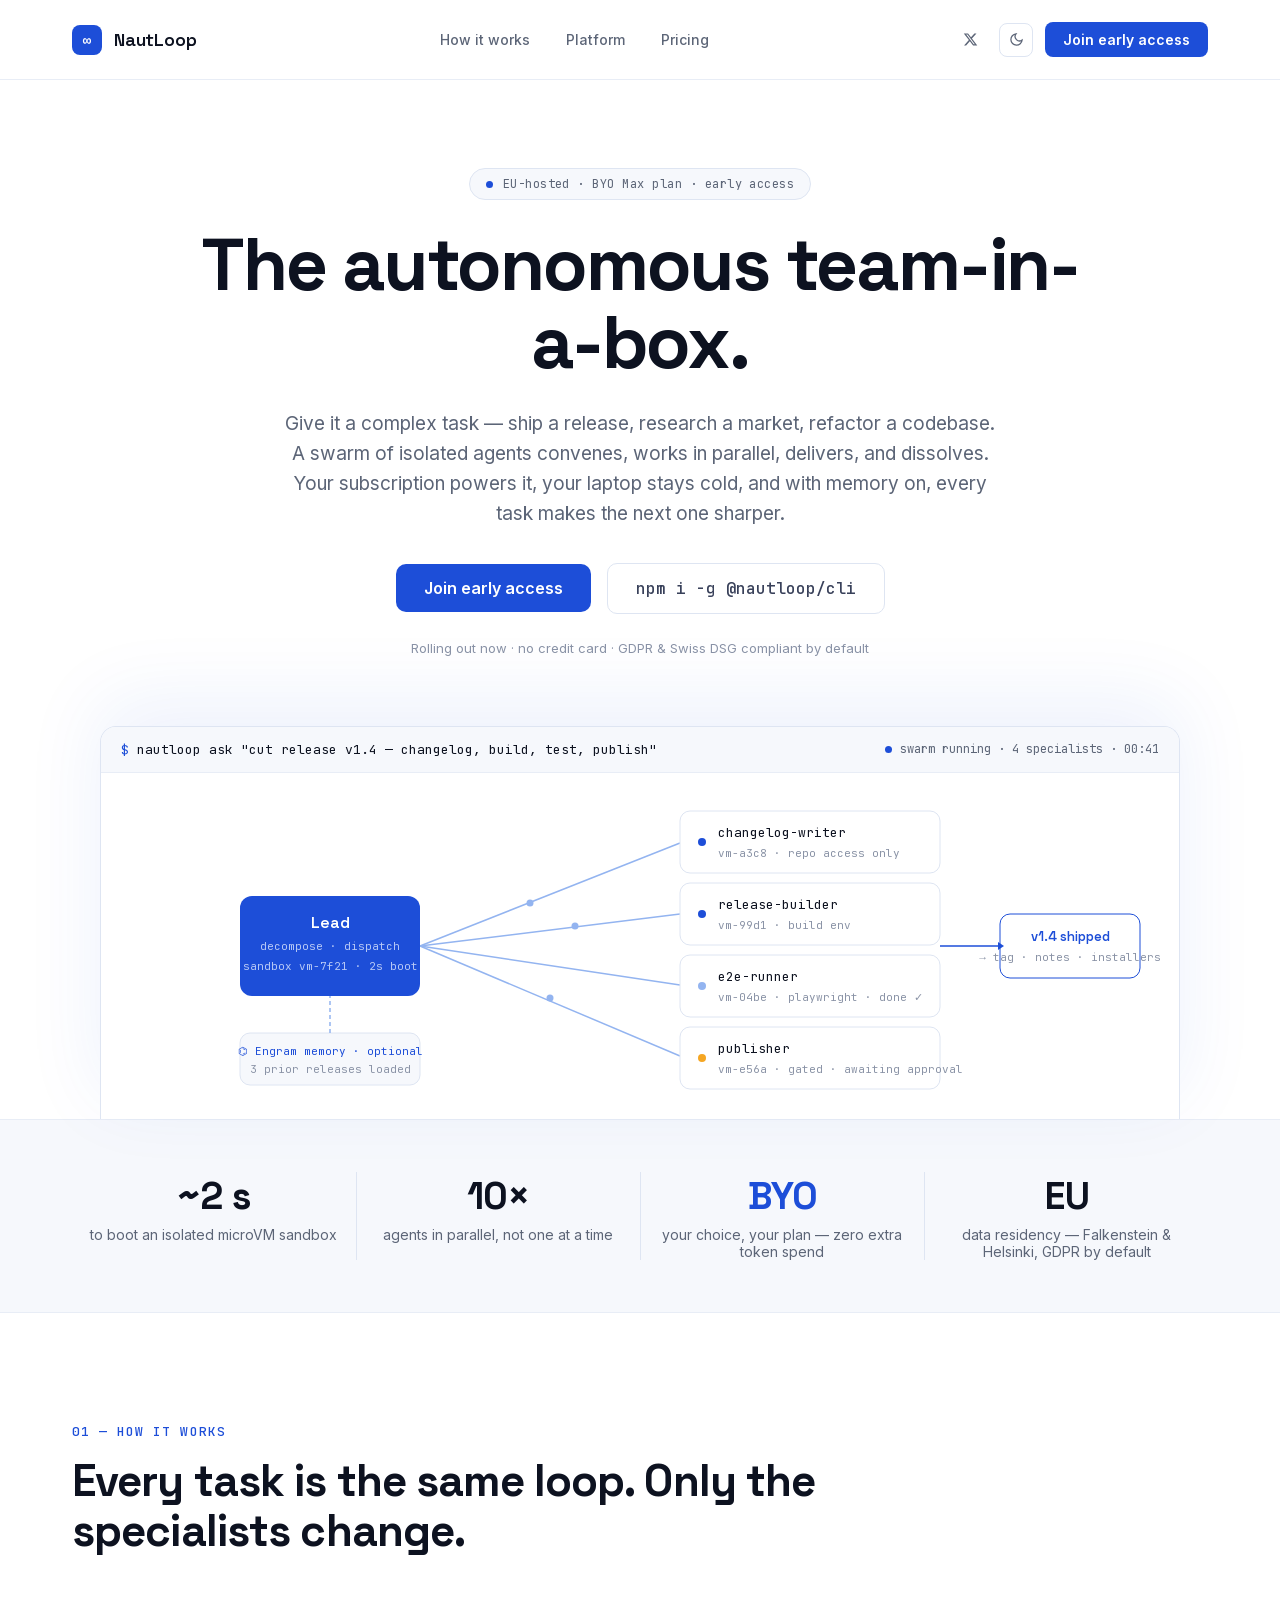
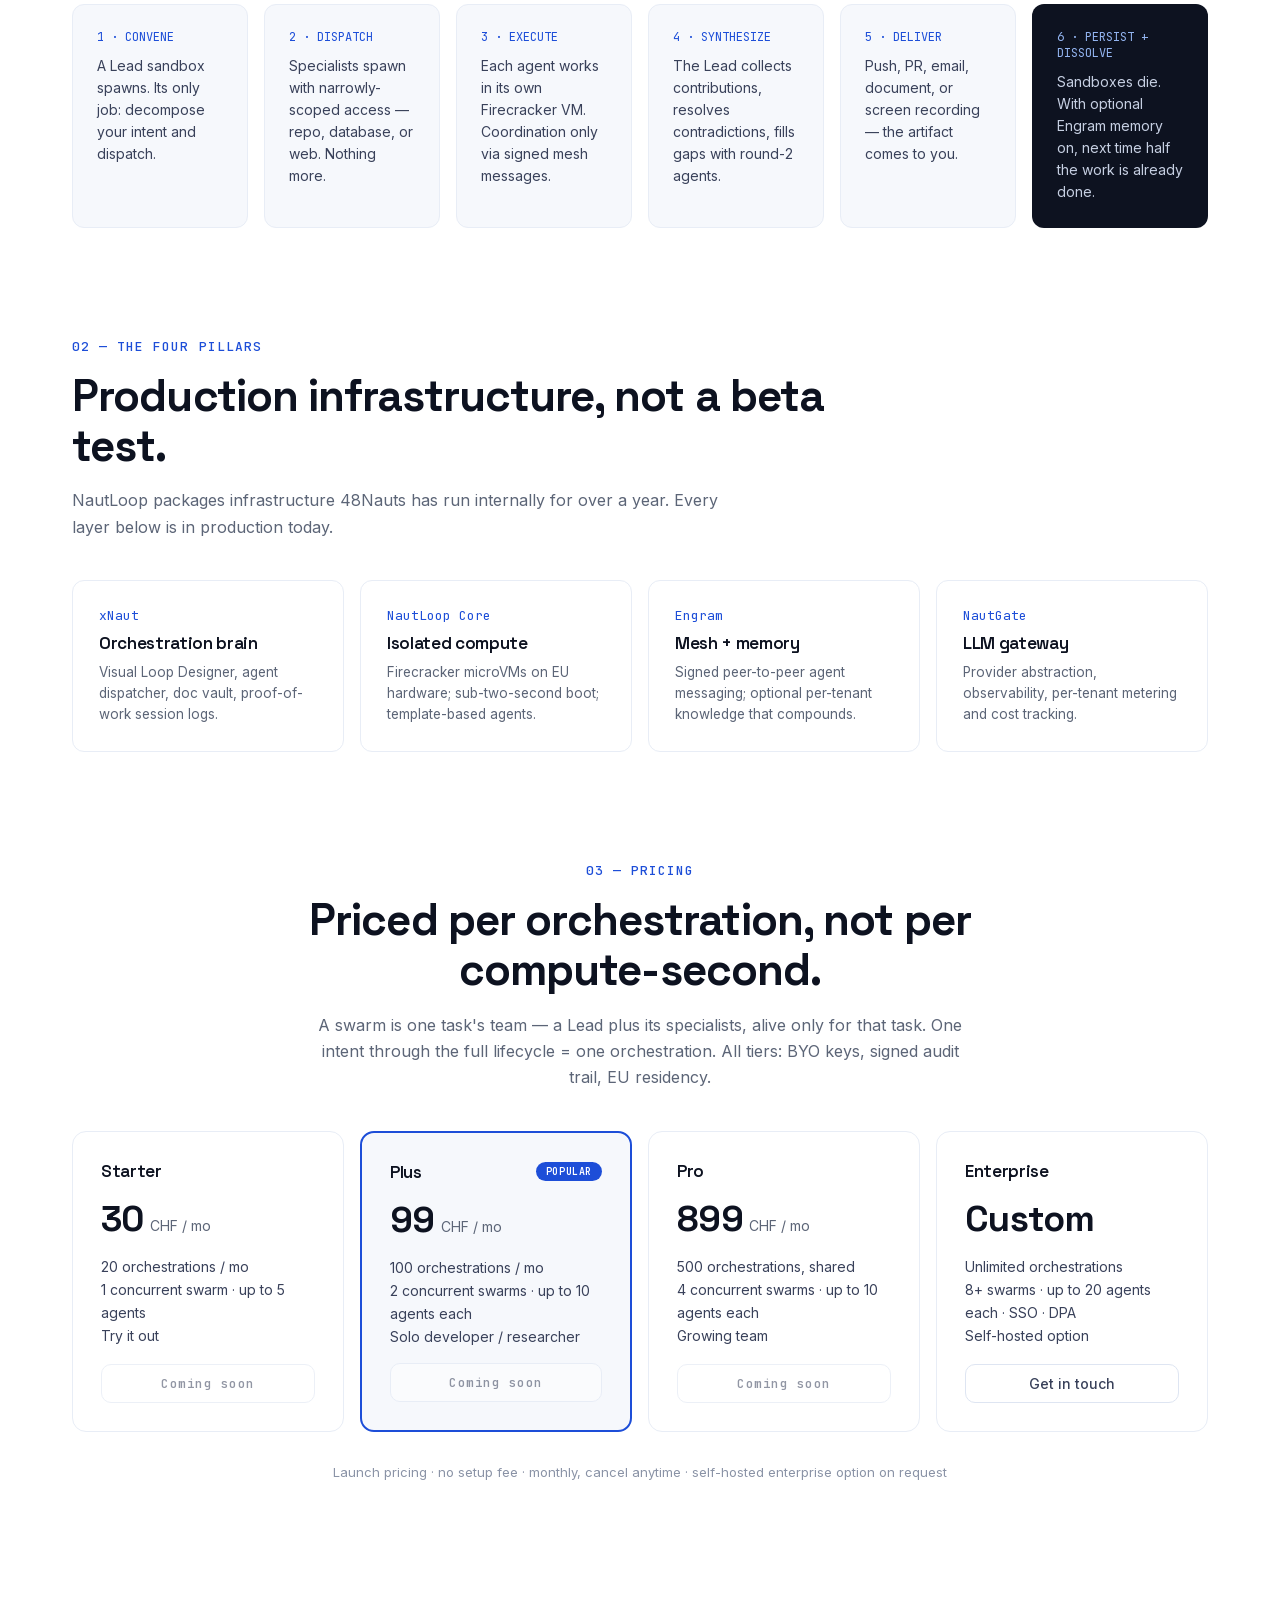
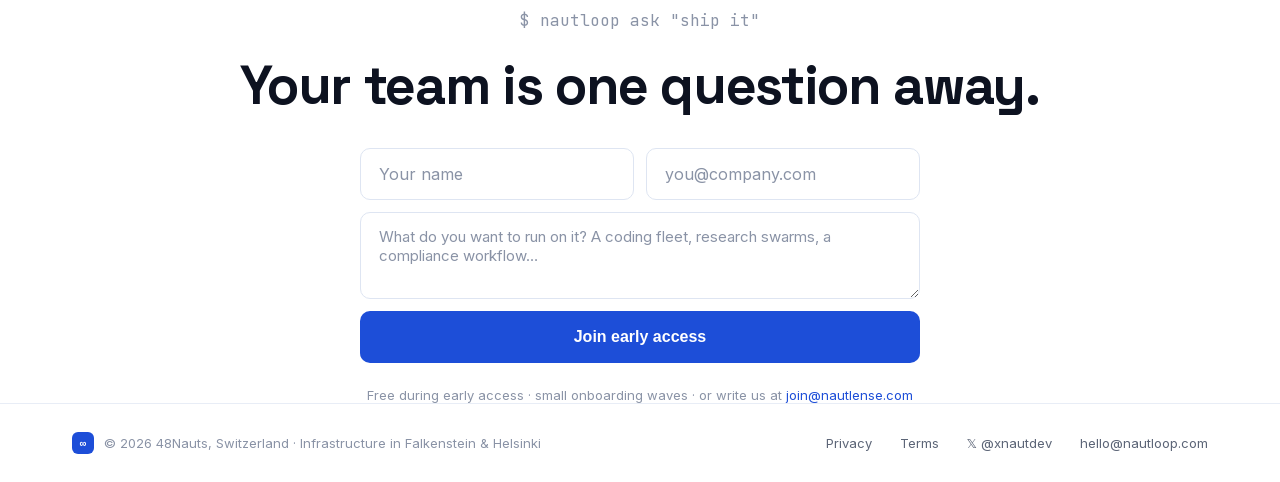
==== index.html @ b5af9be6 "feat: pricing v2 (Starter 30 / Plus 99 / Pro 899 / Enterprise custom), Coming-soon tier CTAs, worker" ====
<!doctype html>
<html lang="en">
<head>
  <meta charset="utf-8">
  <meta name="viewport" content="width=device-width, initial-scale=1">
  <title>NautLoop — The autonomous team-in-a-box</title>
  <meta name="description" content="Give NautLoop a complex task — ship a release, research a market, refactor a codebase. A swarm of isolated agents convenes in EU-hosted microVMs, works in parallel, delivers, and dissolves. BYO Max plan.">
  <link rel="canonical" href="https://nautloop.com/">
  <meta property="og:type" content="website">
  <meta property="og:site_name" content="NautLoop">
  <meta property="og:title" content="NautLoop — The autonomous team-in-a-box">
  <meta property="og:description" content="Swarms of isolated AI agents in EU-hosted microVMs. Your subscription powers it. Your laptop stays cold.">
  <meta property="og:url" content="https://nautloop.com/">
  <meta property="og:image" content="https://nautloop.com/assets/og.png">
  <meta property="og:image:width" content="1200">
  <meta property="og:image:height" content="630">
  <meta name="twitter:card" content="summary_large_image">
  <meta name="twitter:site" content="@xnautdev">
  <meta name="twitter:title" content="NautLoop — The autonomous team-in-a-box">
  <meta name="twitter:description" content="Swarms of isolated AI agents in EU-hosted microVMs. BYO Max plan. EU data residency.">
  <meta name="twitter:image" content="https://nautloop.com/assets/og.png">
  <link rel="icon" href="favicon.svg" type="image/svg+xml">
  <link rel="stylesheet" href="css/style.css?v=5">
  <script defer src="https://wave.21nauts.com/script.js" data-website-id="6d8ce0ae-9b54-4ba2-931f-3f5d54a3eb39"></script>
  <script>
    // Apply saved/system theme before paint to avoid flash
    (function () {
      var t = localStorage.getItem('nl-theme');
      if (!t) t = window.matchMedia('(prefers-color-scheme: dark)').matches ? 'dark' : 'light';
      document.documentElement.setAttribute('data-theme', t);
    })();
  </script>
</head>
<body>

<nav class="nav">
  <a class="logo" href="/">
    <span class="logo-mark">∞</span>
    <span class="logo-name">NautLoop</span>
  </a>
  <div class="nav-links">
    <a href="#how">How it works</a>
    <a href="#pillars">Platform</a>
    <a href="#pricing">Pricing</a>
  </div>
  <div class="nav-actions">
    <a class="icon-btn" href="https://x.com/xnautdev" aria-label="NautLoop on X">
      <svg width="15" height="15" viewBox="0 0 24 24" fill="currentColor"><path d="M18.244 2.25h3.308l-7.227 8.26 8.502 11.24H16.17l-5.214-6.817L4.99 21.75H1.68l7.73-8.835L1.254 2.25H8.08l4.713 6.231zm-1.161 17.52h1.833L7.084 4.126H5.117z"/></svg>
    </a>
    <button class="icon-btn theme-toggle" aria-label="Toggle theme">
      <svg class="ic-moon" width="15" height="15" viewBox="0 0 24 24" fill="none" stroke="currentColor" stroke-width="2" stroke-linecap="round"><path d="M21 12.79A9 9 0 1 1 11.21 3 7 7 0 0 0 21 12.79z"/></svg>
      <svg class="ic-sun" width="15" height="15" viewBox="0 0 24 24" fill="none" stroke="currentColor" stroke-width="2" stroke-linecap="round"><circle cx="12" cy="12" r="4"/><path d="M12 2v2M12 20v2M4.93 4.93l1.41 1.41M17.66 17.66l1.41 1.41M2 12h2M20 12h2M4.93 19.07l1.41-1.41M17.66 6.34l1.41-1.41"/></svg>
    </button>
    <a class="btn btn-primary btn-sm" href="#join">Join early access</a>
  </div>
</nav>

<header class="hero">
  <div class="pill mono"><span class="dot"></span>EU-hosted · BYO Max plan · early access</div>
  <h1>The autonomous team-in-a-box.</h1>
  <p class="sub">Give it a complex task — ship a release, research a market, refactor a codebase. A swarm of isolated agents convenes, works in parallel, delivers, and dissolves. Your subscription powers it, your laptop stays cold, and with memory on, every task makes the next one sharper.</p>
  <div class="cta-row">
    <a class="btn btn-primary" href="#join">Join early access</a>
    <span class="btn btn-ghost mono">npm i -g @nautloop/cli</span>
  </div>
  <p class="footnote">Rolling out now · no credit card · GDPR &amp; Swiss DSG compliant by default</p>

  <div class="swarm">
    <div class="swarm-head">
      <span class="mono cmd"><b>$</b> nautloop ask "cut release v1.4 — changelog, build, test, publish"</span>
      <span class="mono status"><span class="dot"></span>swarm running · 4 specialists · 00:41</span>
    </div>
    <div class="swarm-canvas">
      <svg width="1040" height="330" viewBox="0 0 1040 330" fill="none">
        <g stroke="var(--mesh)" stroke-width="1.5">
          <path d="M300 165 L560 62"/><path d="M300 165 L560 133"/>
          <path d="M300 165 L560 204"/><path d="M300 165 L560 275"/>
        </g>
        <g fill="var(--mesh-dot)">
          <circle cx="410" cy="122" r="3.5"/><circle cx="455" cy="145" r="3.5"/><circle cx="430" cy="217" r="3.5"/>
        </g>
        <rect x="120" y="115" width="180" height="100" rx="12" fill="var(--accent-strong)"/>
        <text x="210" y="147" fill="#FFFFFF" class="sg" font-size="16" font-weight="600" text-anchor="middle">Lead</text>
        <text x="210" y="169" fill="var(--on-accent-dim)" class="jb" font-size="11" text-anchor="middle">decompose · dispatch</text>
        <text x="210" y="189" fill="var(--on-accent-dim)" class="jb" font-size="11" text-anchor="middle">sandbox vm-7f21 · 2s boot</text>
        <g class="jb" font-size="11">
          <rect x="560" y="30" width="260" height="62" rx="10" fill="var(--card)" stroke="var(--border)"/>
          <circle cx="582" cy="61" r="4" fill="var(--accent-text)"/>
          <text x="598" y="56" fill="var(--ink)" font-size="13">changelog-writer</text>
          <text x="598" y="76" fill="var(--faint)">vm-a3c8 · repo access only</text>
          <rect x="560" y="102" width="260" height="62" rx="10" fill="var(--card)" stroke="var(--border)"/>
          <circle cx="582" cy="133" r="4" fill="var(--accent-text)"/>
          <text x="598" y="128" fill="var(--ink)" font-size="13">release-builder</text>
          <text x="598" y="148" fill="var(--faint)">vm-99d1 · build env</text>
          <rect x="560" y="174" width="260" height="62" rx="10" fill="var(--card)" stroke="var(--border)"/>
          <circle cx="582" cy="205" r="4" fill="var(--mesh)"/>
          <text x="598" y="200" fill="var(--ink)" font-size="13">e2e-runner</text>
          <text x="598" y="220" fill="var(--faint)">vm-04be · playwright · done ✓</text>
          <rect x="560" y="246" width="260" height="62" rx="10" fill="var(--card)" stroke="var(--border)"/>
          <circle cx="582" cy="277" r="4" fill="#F5A623"/>
          <text x="598" y="272" fill="var(--ink)" font-size="13">publisher</text>
          <text x="598" y="292" fill="var(--faint)">vm-e56a · gated · awaiting approval</text>
        </g>
        <rect x="120" y="252" width="180" height="52" rx="10" fill="var(--tint)" stroke="var(--border)"/>
        <text x="210" y="274" fill="var(--accent-text)" class="jb" font-size="11" text-anchor="middle">⌬ Engram memory · optional</text>
        <text x="210" y="292" fill="var(--faint)" class="jb" font-size="11" text-anchor="middle">3 prior releases loaded</text>
        <path d="M210 252 L210 215" stroke="var(--mesh)" stroke-width="1.5" stroke-dasharray="4 3"/>
        <rect x="880" y="133" width="140" height="64" rx="10" fill="var(--card)" stroke="var(--accent-strong)"/>
        <text x="950" y="160" fill="var(--accent-text)" class="sg" font-size="13" font-weight="600" text-anchor="middle">v1.4 shipped</text>
        <text x="950" y="180" fill="var(--faint)" class="jb" font-size="11" text-anchor="middle">→ tag · notes · installers</text>
        <path d="M820 165 L878 165" stroke="var(--accent-strong)" stroke-width="1.5"/>
        <polygon points="878,161 878,169 884,165" fill="var(--accent-strong)"/>
      </svg>
    </div>
  </div>
</header>

<section class="stats">
  <div class="stat"><b>~2 s</b><span>to boot an isolated microVM sandbox</span></div>
  <div class="stat"><b>10×</b><span>agents in parallel, not one at a time</span></div>
  <div class="stat"><b class="accent">BYO</b><span>your choice, your plan — zero extra token spend</span></div>
  <div class="stat"><b>EU</b><span>data residency — Falkenstein &amp; Helsinki, GDPR by default</span></div>
</section>

<section class="section" id="how">
  <p class="kicker mono">01 — HOW IT WORKS</p>
  <h2>Every task is the same loop. Only the specialists change.</h2>
  <div class="steps">
    <div class="step"><span class="mono sl">1 · CONVENE</span><p>A Lead sandbox spawns. Its only job: decompose your intent and dispatch.</p></div>
    <div class="step"><span class="mono sl">2 · DISPATCH</span><p>Specialists spawn with narrowly-scoped access — repo, database, or web. Nothing more.</p></div>
    <div class="step"><span class="mono sl">3 · EXECUTE</span><p>Each agent works in its own Firecracker VM. Coordination only via signed mesh messages.</p></div>
    <div class="step"><span class="mono sl">4 · SYNTHESIZE</span><p>The Lead collects contributions, resolves contradictions, fills gaps with round-2 agents.</p></div>
    <div class="step"><span class="mono sl">5 · DELIVER</span><p>Push, PR, email, document, or screen recording — the artifact comes to you.</p></div>
    <div class="step step-dark"><span class="mono sl">6 · PERSIST + DISSOLVE</span><p>Sandboxes die. With optional Engram memory on, next time half the work is already done.</p></div>
  </div>
</section>

<section class="section" id="pillars">
  <p class="kicker mono">02 — THE FOUR PILLARS</p>
  <h2>Production infrastructure, not a beta test.</h2>
  <p class="lead">NautLoop packages infrastructure 48Nauts has run internally for over a year. Every layer below is in production today.</p>
  <div class="pillars">
    <div class="pillar"><span class="mono pn">xNaut</span><h3>Orchestration brain</h3><p>Visual Loop Designer, agent dispatcher, doc vault, proof-of-work session logs.</p></div>
    <div class="pillar"><span class="mono pn">NautLoop Core</span><h3>Isolated compute</h3><p>Firecracker microVMs on EU hardware; sub-two-second boot; template-based agents.</p></div>
    <div class="pillar"><span class="mono pn">Engram</span><h3>Mesh + memory</h3><p>Signed peer-to-peer agent messaging; optional per-tenant knowledge that compounds.</p></div>
    <div class="pillar"><span class="mono pn">NautGate</span><h3>LLM gateway</h3><p>Provider abstraction, observability, per-tenant metering and cost tracking.</p></div>
  </div>
</section>

<section class="section pricing" id="pricing">
  <p class="kicker mono">03 — PRICING</p>
  <h2>Priced per orchestration, not per compute-second.</h2>
  <p class="lead center">A swarm is one task's team — a Lead plus its specialists, alive only for that task. One intent through the full lifecycle = one orchestration. All tiers: BYO keys, signed audit trail, EU residency.</p>
  <div class="tiers">
    <div class="tier">
      <h3>Starter</h3>
      <div class="price"><b>30</b><span>CHF / mo</span></div>
      <p>20 orchestrations / mo<br>1 concurrent swarm · up to 5 agents<br>Try it out</p>
      <span class="btn btn-ghost btn-soon">Coming soon</span>
    </div>
    <div class="tier tier-hl">
      <div class="tier-head"><h3>Plus</h3><span class="mono badge-pop">POPULAR</span></div>
      <div class="price"><b>99</b><span>CHF / mo</span></div>
      <p>100 orchestrations / mo<br>2 concurrent swarms · up to 10 agents each<br>Solo developer / researcher</p>
      <span class="btn btn-ghost btn-soon">Coming soon</span>
    </div>
    <div class="tier">
      <h3>Pro</h3>
      <div class="price"><b>899</b><span>CHF / mo</span></div>
      <p>500 orchestrations, shared<br>4 concurrent swarms · up to 10 agents each<br>Growing team</p>
      <span class="btn btn-ghost btn-soon">Coming soon</span>
    </div>
    <div class="tier">
      <h3>Enterprise</h3>
      <div class="price"><b>Custom</b></div>
      <p>Unlimited orchestrations<br>8+ swarms · up to 20 agents each · SSO · DPA<br>Self-hosted option</p>
      <a class="btn btn-ghost" href="mailto:hello@nautloop.com?subject=NautLoop%20Enterprise">Get in touch</a>
    </div>
  </div>
  <p class="fine">Launch pricing · no setup fee · monthly, cancel anytime · self-hosted enterprise option on request</p>
</section>

<section class="section final" id="join">
  <p class="mono dim">$ nautloop ask "ship it"</p>
  <h2>Your team is one question away.</h2>
  <form class="ea-form ea-form-full" id="ea-form">
    <div class="ea-row">
      <input type="text" id="ea-name" placeholder="Your name" autocomplete="name" required>
      <input type="email" id="ea-email" placeholder="you@company.com" autocomplete="email" required>
    </div>
    <textarea id="ea-why" rows="3" placeholder="What do you want to run on it? A coding fleet, research swarms, a compliance workflow…" required></textarea>
    <input type="text" id="ea-company" tabindex="-1" autocomplete="off" aria-hidden="true" style="position:absolute;left:-9999px">
    <button type="submit" class="btn btn-primary">Join early access</button>
    <p class="mono fine" id="ea-status" hidden></p>
  </form>
  <p class="fine">Free during early access · small onboarding waves · or write us at <a href="mailto:join@nautlense.com" style="color:var(--accent-text)">join@nautlense.com</a></p>
</section>

<footer class="footer">
  <div class="logo">
    <span class="logo-mark sm">∞</span>
    <span class="fine">© 2026 48Nauts, Switzerland · Infrastructure in Falkenstein &amp; Helsinki</span>
  </div>
  <div class="footer-links">
    <a href="/privacy.html">Privacy</a>
    <a href="/terms.html">Terms</a>
    <a href="https://x.com/xnautdev">𝕏 @xnautdev</a>
    <a href="mailto:hello@nautloop.com">hello@nautloop.com</a>
  </div>
</footer>

<script src="js/main.js?v=4" defer></script>
<script type="application/ld+json">
{
  "@context": "https://schema.org",
  "@type": "SoftwareApplication",
  "name": "NautLoop",
  "applicationCategory": "DeveloperApplication",
  "operatingSystem": "Web, CLI (macOS, Linux)",
  "description": "Hosted platform for running swarms of AI agents in isolated EU-hosted microVMs, coordinated through a signed mesh, with optional persistent memory. Bring your own AI subscription.",
  "url": "https://nautloop.com/",
  "offers": [
    { "@type": "Offer", "name": "Starter", "price": "30", "priceCurrency": "CHF" },
    { "@type": "Offer", "name": "Plus", "price": "100", "priceCurrency": "CHF" },
    { "@type": "Offer", "name": "Team", "price": "400", "priceCurrency": "CHF" },
    { "@type": "Offer", "name": "Business", "price": "1500", "priceCurrency": "CHF" }
  ],
  "author": { "@type": "Organization", "name": "48Nauts", "url": "https://48nauts.com" }
}
</script>
</body>
</html>
---- css/style.css ----
/* NautLoop — cobalt circuit on snow / deep space. Light default, [data-theme=dark] flips. */

@font-face { font-family: 'Space Grotesk'; src: url('../fonts/space-grotesk.woff2') format('woff2'); font-weight: 300 700; font-display: swap; }
@font-face { font-family: 'Inter'; src: url('../fonts/inter.woff2') format('woff2'); font-weight: 100 900; font-display: swap; }
@font-face { font-family: 'JetBrains Mono'; src: url('../fonts/jetbrains-mono.woff2') format('woff2'); font-weight: 100 800; font-display: swap; }

:root {
  --bg: #FFFFFF;
  --tint: #F6F8FC;
  --card: #FFFFFF;
  --line: #E8EDF6;
  --border: #DEE5F2;
  --ink: #0D1220;
  --soft: #39415A;
  --muted: #5C6577;
  --faint: #8A93A6;
  --accent: #1D4ED8;        /* buttons + strong fills */
  --accent-strong: #1D4ED8; /* svg lead / arrows */
  --accent-text: #1D4ED8;   /* accent-colored text */
  --on-accent-dim: #B7C8F5;
  --mesh: #93B4F0;
  --mesh-dot: #93B4F0;
  --glow: rgba(29,78,216,0.08);
  --step-dark-bg: #0D1220;
  --step-dark-label: #93B4F0;
  --step-dark-text: #C6CFE2;
}
[data-theme="dark"] {
  --bg: #0A0E1A;
  --tint: #0F1526;
  --card: #111A30;
  --line: #1C2438;
  --border: #26314E;
  --ink: #E9EDF6;
  --soft: #B6BFD4;
  --muted: #98A2B8;
  --faint: #6B7590;
  --accent: #2E5BE8;
  --accent-strong: #2E5BE8;
  --accent-text: #7C9CFA;
  --on-accent-dim: #C3D2FA;
  --mesh: #3D5590;
  --mesh-dot: #7C9CFA;
  --glow: rgba(59,108,246,0.18);
  --step-dark-bg: #131C36;
  --step-dark-label: #8FB0FF;
  --step-dark-text: #C6CFE2;
}

* { margin: 0; padding: 0; box-sizing: border-box; }
html { scroll-behavior: smooth; }
body { background: var(--bg); color: var(--ink); font-family: 'Inter', system-ui, sans-serif; -webkit-font-smoothing: antialiased; transition: background .2s; }
a { color: inherit; text-decoration: none; }
h1, h2, h3 { font-family: 'Space Grotesk', sans-serif; letter-spacing: -0.02em; }
.mono, .jb { font-family: 'JetBrains Mono', ui-monospace, monospace; }
.sg { font-family: 'Space Grotesk', sans-serif; }
.accent { color: var(--accent-text); }
.dim { color: var(--faint); }
.fine { font-size: 13px; color: var(--faint); }
.dot { display: inline-block; width: 7px; height: 7px; border-radius: 50%; background: var(--accent-text); flex-shrink: 0; }

.btn { display: inline-flex; align-items: center; justify-content: center; gap: 10px; border-radius: 10px; font-weight: 600; font-size: 16px; padding: 14px 28px; transition: filter .15s; border: none; cursor: pointer; }
.btn:hover { filter: brightness(1.07); }
.btn-primary { background: var(--accent); color: #FFFFFF; }
.btn-ghost { border: 1px solid var(--border); color: var(--soft); background: var(--card); font-weight: 500; }
.btn-sm { padding: 9px 18px; font-size: 14px; border-radius: 8px; }
.icon-btn { display: inline-flex; align-items: center; justify-content: center; width: 34px; height: 34px; border-radius: 8px; border: 1px solid transparent; background: none; color: var(--muted); cursor: pointer; }
.theme-toggle { border-color: var(--border); }
.icon-btn:hover { background: var(--tint); }
[data-theme="light"] .ic-sun, :root:not([data-theme="dark"]) .ic-sun { display: none; }
[data-theme="dark"] .ic-moon { display: none; }

.pill { display: inline-flex; align-items: center; gap: 10px; padding: 7px 16px; border: 1px solid var(--border); border-radius: 999px; background: var(--tint); font-size: 12px; color: var(--muted); letter-spacing: .04em; }

/* nav */
.nav { display: flex; align-items: center; justify-content: space-between; padding: 22px 72px; border-bottom: 1px solid var(--line); }
.logo { display: flex; align-items: center; gap: 12px; }
.logo-mark { display: inline-flex; align-items: center; justify-content: center; width: 30px; height: 30px; background: var(--accent); border-radius: 8px; font-family: 'JetBrains Mono', monospace; font-size: 14px; font-weight: 700; color: #FFFFFF; }
.logo-mark.sm { width: 22px; height: 22px; font-size: 11px; border-radius: 6px; }
.logo-name { font-family: 'Space Grotesk', sans-serif; font-size: 18px; font-weight: 600; letter-spacing: -0.01em; }
.nav-links { display: flex; gap: 36px; }
.nav-links a { font-size: 14px; font-weight: 500; color: var(--muted); }
.nav-links a:hover { color: var(--ink); }
.nav-actions { display: flex; align-items: center; gap: 12px; }

/* hero */
.hero { display: flex; flex-direction: column; align-items: center; padding: 88px 72px 0; gap: 26px; text-align: center; }
.hero h1 { font-size: clamp(44px, 6vw, 74px); font-weight: 700; letter-spacing: -0.03em; line-height: 1.06; max-width: 940px; }
.hero .sub { font-size: 19px; color: var(--muted); line-height: 1.58; max-width: 720px; }
.cta-row { display: flex; align-items: center; gap: 16px; padding-top: 8px; flex-wrap: wrap; justify-content: center; }
.footnote { font-size: 13px; color: var(--faint); }

/* swarm mock */
.swarm { width: min(1080px, 100%); margin-top: 44px; background: var(--card); border: 1px solid var(--border); border-bottom: none; border-radius: 16px 16px 0 0; overflow: hidden; box-shadow: 0 -24px 80px var(--glow); text-align: left; }
.swarm-head { display: flex; align-items: center; justify-content: space-between; gap: 16px; padding: 14px 20px; border-bottom: 1px solid var(--line); background: var(--tint); }
.swarm-head .cmd { font-size: 13px; color: var(--ink); }
.swarm-head .cmd b { color: var(--accent-text); font-weight: 400; }
.swarm-head .status { display: inline-flex; align-items: center; gap: 8px; font-size: 12px; color: var(--muted); }
.swarm-canvas { display: flex; justify-content: center; padding: 8px 0; overflow-x: auto; }
.swarm svg .jb { font-family: 'JetBrains Mono', monospace; }
.swarm svg .sg { font-family: 'Space Grotesk', sans-serif; }

/* stats */
.stats { display: flex; justify-content: center; padding: 52px 72px; border-top: 1px solid var(--line); border-bottom: 1px solid var(--line); background: var(--tint); }
.stat { display: flex; flex-direction: column; align-items: center; gap: 6px; width: 296px; text-align: center; }
.stat + .stat { border-left: 1px solid var(--border); }
.stat b { font-family: 'Space Grotesk', sans-serif; font-size: 38px; font-weight: 700; letter-spacing: -0.02em; }
.stat span { font-size: 14px; color: var(--muted); padding: 0 16px; }

/* sections */
.section { padding: 110px 72px 0; }
.section:last-of-type { padding-bottom: 0; }
.kicker { font-size: 13px; font-weight: 500; color: var(--accent-text); letter-spacing: .08em; margin-bottom: 16px; }
.section h2 { font-size: clamp(32px, 3.5vw, 44px); font-weight: 700; line-height: 1.14; max-width: 820px; }
.lead { font-size: 16px; color: var(--muted); line-height: 1.65; max-width: 660px; margin-top: 16px; }
.lead.center { margin-left: auto; margin-right: auto; }

/* loop steps */
.steps { display: grid; grid-template-columns: repeat(6, 1fr); gap: 16px; margin-top: 48px; }
.step { display: flex; flex-direction: column; gap: 10px; padding: 24px; background: var(--tint); border: 1px solid var(--line); border-radius: 12px; }
.step .sl { font-size: 12px; color: var(--accent-text); }
.step p { font-size: 14px; color: var(--soft); line-height: 1.57; }
.step-dark { background: var(--step-dark-bg); border-color: transparent; }
.step-dark .sl { color: var(--step-dark-label); }
.step-dark p { color: var(--step-dark-text); }

/* pillars */
.pillars { display: grid; grid-template-columns: repeat(4, 1fr); gap: 16px; margin-top: 40px; }
.pillar { display: flex; flex-direction: column; gap: 8px; padding: 26px; border: 1px solid var(--line); border-radius: 12px; }
.pillar .pn { font-size: 13px; color: var(--accent-text); }
.pillar h3 { font-size: 17px; font-weight: 600; }
.pillar p { font-size: 13.5px; color: var(--muted); line-height: 1.56; }

/* pricing */
.pricing { text-align: center; }
.pricing h2 { margin-left: auto; margin-right: auto; }
.tiers { display: grid; grid-template-columns: repeat(4, 1fr); gap: 16px; margin-top: 40px; text-align: left; max-width: 1240px; margin-left: auto; margin-right: auto; }
.tier { display: flex; flex-direction: column; gap: 14px; padding: 28px; border: 1px solid var(--line); border-radius: 14px; }
.tier-hl { border: 2px solid var(--accent); background: var(--tint); }
.tier h3 { font-size: 17px; font-weight: 600; }
.tier-head { display: flex; align-items: center; justify-content: space-between; }
.badge-pop { font-size: 10px; font-weight: 600; color: #FFFFFF; background: var(--accent); border-radius: 999px; padding: 3px 10px; letter-spacing: .06em; }
.price { display: flex; align-items: baseline; gap: 6px; }
.price b { font-family: 'Space Grotesk', sans-serif; font-size: 36px; font-weight: 700; letter-spacing: -0.02em; }
.price span { font-size: 14px; color: var(--muted); }
.tier p { font-size: 14px; color: var(--soft); line-height: 1.64; }
.tier .btn { margin-top: auto; padding: 10px; font-size: 14px; }
.pricing .fine { margin-top: 32px; }

/* final + footer */
.final { display: flex; flex-direction: column; align-items: center; gap: 24px; padding: 130px 72px; border-bottom: 1px solid var(--line); text-align: center; }
.final h2 { font-size: clamp(38px, 4.5vw, 54px); letter-spacing: -0.025em; }
.footer { display: flex; align-items: center; justify-content: space-between; padding: 28px 72px; }
.footer .logo { gap: 10px; }
.footer-links { display: flex; gap: 28px; }
.footer-links a { font-size: 13px; color: var(--muted); }
.footer-links a:hover { color: var(--ink); }

/* responsive */
@media (max-width: 1080px) {
  .nav, .hero, .stats, .section, .final, .footer { padding-left: 32px; padding-right: 32px; }
  .steps { grid-template-columns: repeat(3, 1fr); }
  .pillars, .tiers { grid-template-columns: repeat(2, 1fr); }
}
@media (max-width: 720px) {
  .nav-links { display: none; }
  .steps, .pillars, .tiers { grid-template-columns: 1fr; }
  .stats { flex-wrap: wrap; gap: 32px; }
  .stat + .stat { border-left: none; }
}

/* legal pages */
.legal { max-width: 760px; margin: 0 auto; padding: 80px 32px 120px; }
.legal h1 { font-size: 40px; font-weight: 700; margin-bottom: 8px; }
.legal .updated { font-family: 'JetBrains Mono', monospace; font-size: 13px; color: var(--faint); margin-bottom: 48px; display: block; }
.legal h2 { font-size: 22px; font-weight: 600; margin: 40px 0 12px; max-width: none; }
.legal p, .legal li { font-size: 15.5px; color: var(--soft); line-height: 1.7; margin-bottom: 12px; }
.legal ul { padding-left: 22px; }
.legal a { color: var(--accent-text); }
.legal .tldr { background: var(--tint); border: 1px solid var(--line); border-left: 3px solid var(--accent); border-radius: 10px; padding: 20px 24px; margin-bottom: 40px; }
.legal .tldr p { margin: 0; color: var(--ink); }

/* early-access form */
.ea-form { display: flex; gap: 12px; padding-top: 8px; width: min(560px, 100%); align-items: stretch; }
.ea-form-full { flex-direction: column; }
.ea-row { display: flex; gap: 12px; }
.ea-row input { flex: 1; }
.ea-form textarea { padding: 14px 18px; border: 1px solid var(--border); border-radius: 10px; background: var(--card); color: var(--ink); font-family: 'Inter', sans-serif; font-size: 15px; outline: none; resize: vertical; min-height: 84px; }
.ea-form textarea:focus { border-color: var(--accent); }
.ea-form textarea::placeholder { color: var(--faint); }
.ea-form-full .btn { width: 100%; }
#ea-status { text-align: left; }
@media (max-width: 720px) { .ea-row { flex-direction: column; } }
.ea-form input { flex: 1; height: 52px; padding: 0 18px; border: 1px solid var(--border); border-radius: 10px; background: var(--card); color: var(--ink); font-family: 'Inter', sans-serif; font-size: 16px; outline: none; }
.ea-form .btn { height: 52px; padding-top: 0; padding-bottom: 0; }
.ea-form input:focus { border-color: var(--accent); }
.ea-form input::placeholder { color: var(--faint); }
@media (max-width: 720px) { .ea-form { flex-direction: column; } }

/* form success state */
.ea-success { display: flex; align-items: center; justify-content: center; gap: 12px; padding: 18px 24px; border: 1px solid #1FA060; border-radius: 12px; background: rgba(31,160,96,0.08); color: #1FA060; font-family: 'Space Grotesk', sans-serif; font-size: 17px; font-weight: 600; }
.ea-check { display: inline-flex; align-items: center; justify-content: center; width: 26px; height: 26px; border-radius: 50%; background: #1FA060; color: #fff; font-size: 14px; flex-shrink: 0; }
[data-theme="dark"] .ea-success { border-color: #2BB673; color: #3DD68C; background: rgba(61,214,140,0.08); }
[data-theme="dark"] .ea-check { background: #2BB673; }

.btn-soon { opacity: .55; cursor: default; pointer-events: none; font-family: 'JetBrains Mono', monospace; font-size: 13px !important; letter-spacing: .04em; }
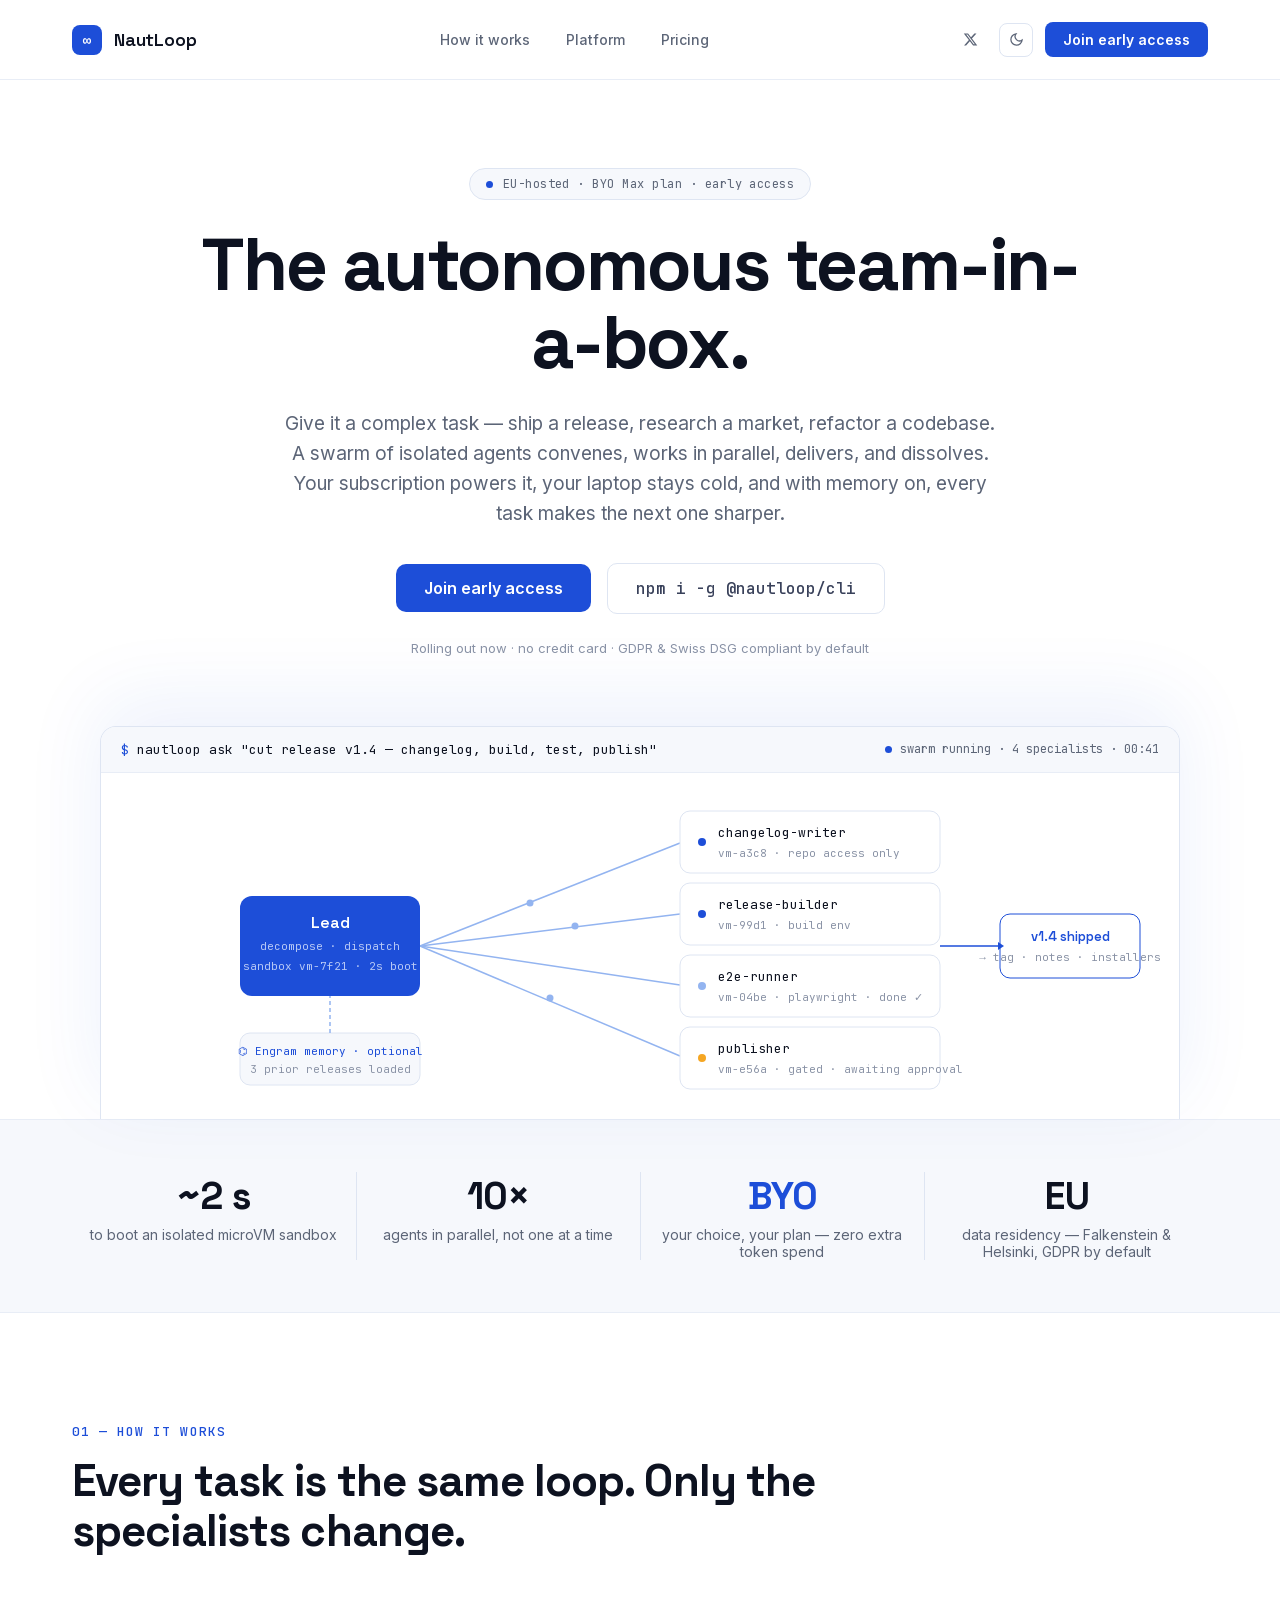
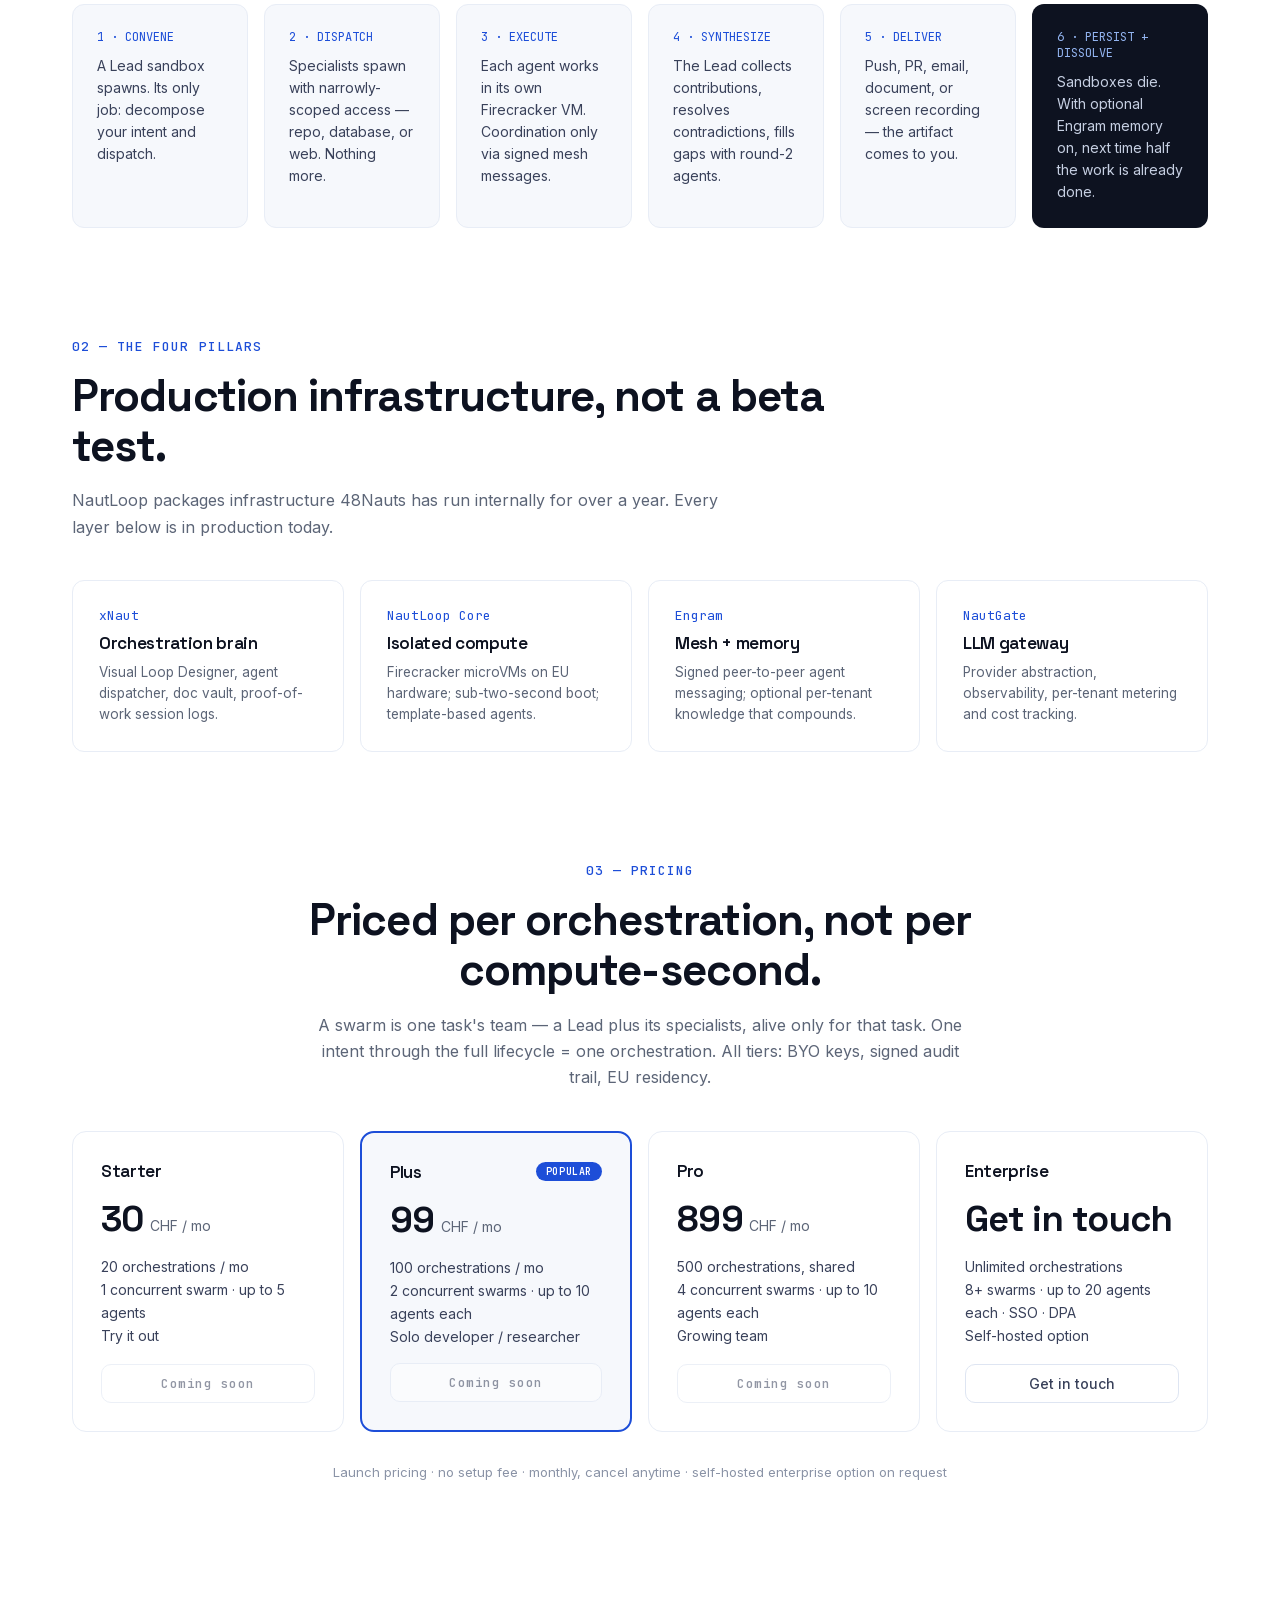
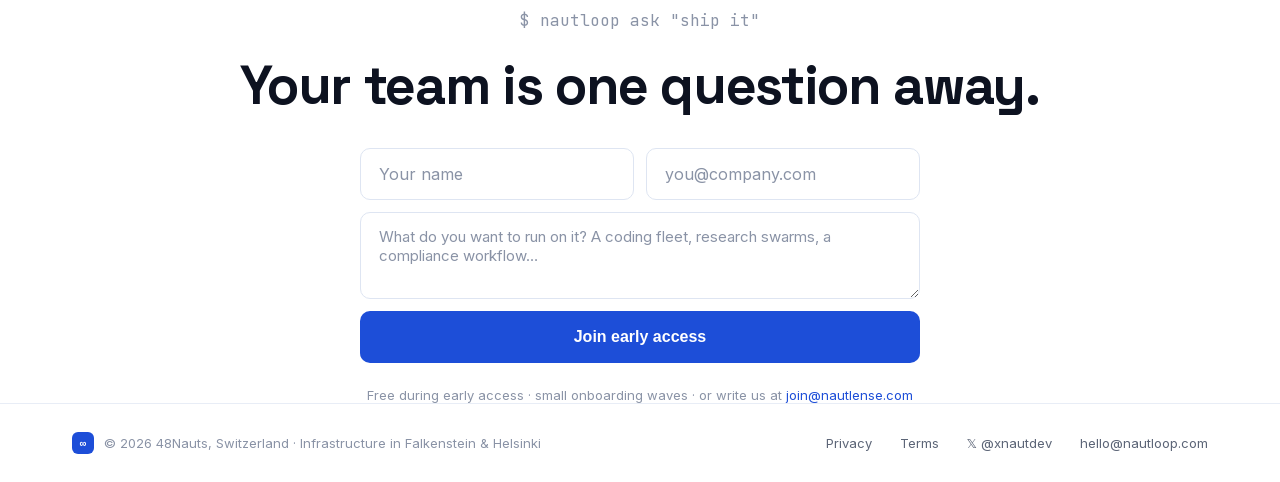
==== commit 7c7fe767: "fix: Enterprise price slot reads 'Get in touch' Co-Authored-By: Claude Fable 5 <noreply@anthropic.co" ====
--- a/index.html
+++ b/index.html
@@ -172,7 +172,7 @@
     </div>
     <div class="tier">
       <h3>Enterprise</h3>
-      <div class="price"><b>Custom</b></div>
+      <div class="price"><b>Get in touch</b></div>
       <p>Unlimited orchestrations<br>8+ swarms · up to 20 agents each · SSO · DPA<br>Self-hosted option</p>
       <a class="btn btn-ghost" href="mailto:hello@nautloop.com?subject=NautLoop%20Enterprise">Get in touch</a>
     </div>
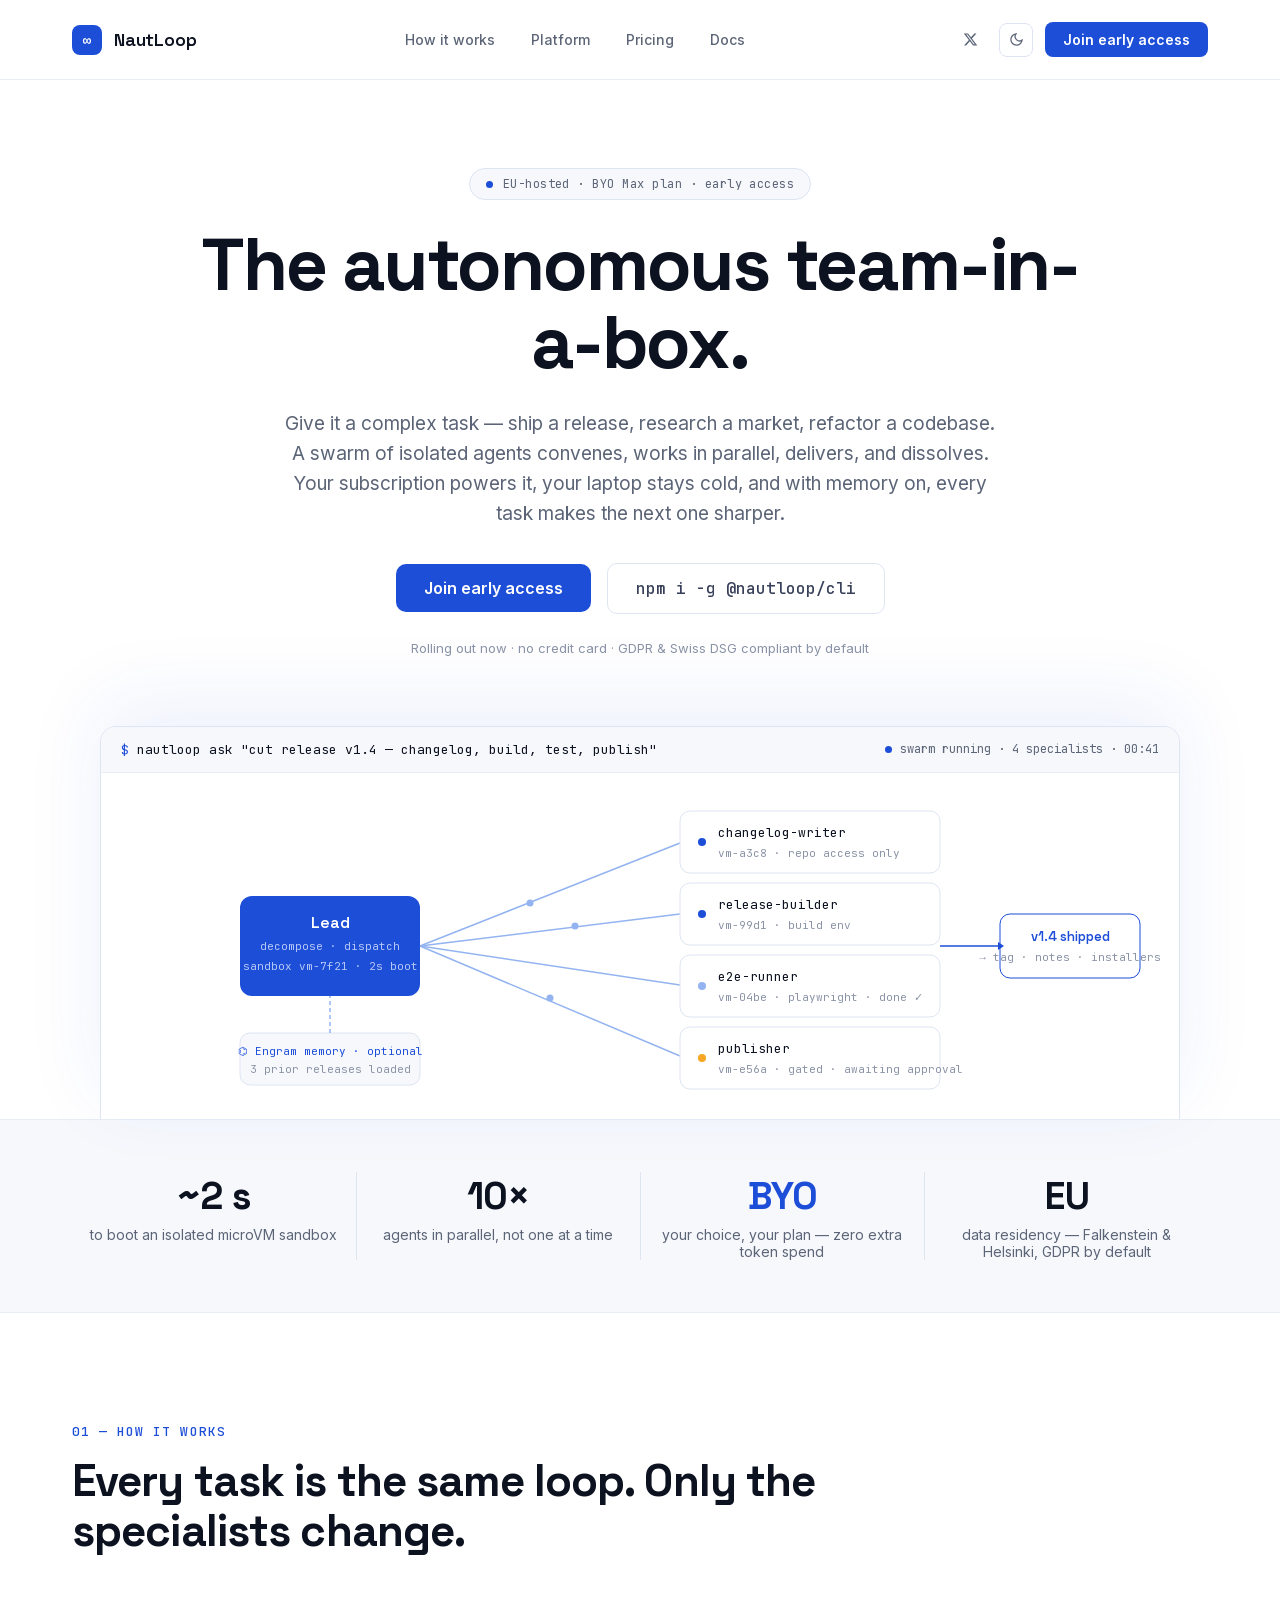
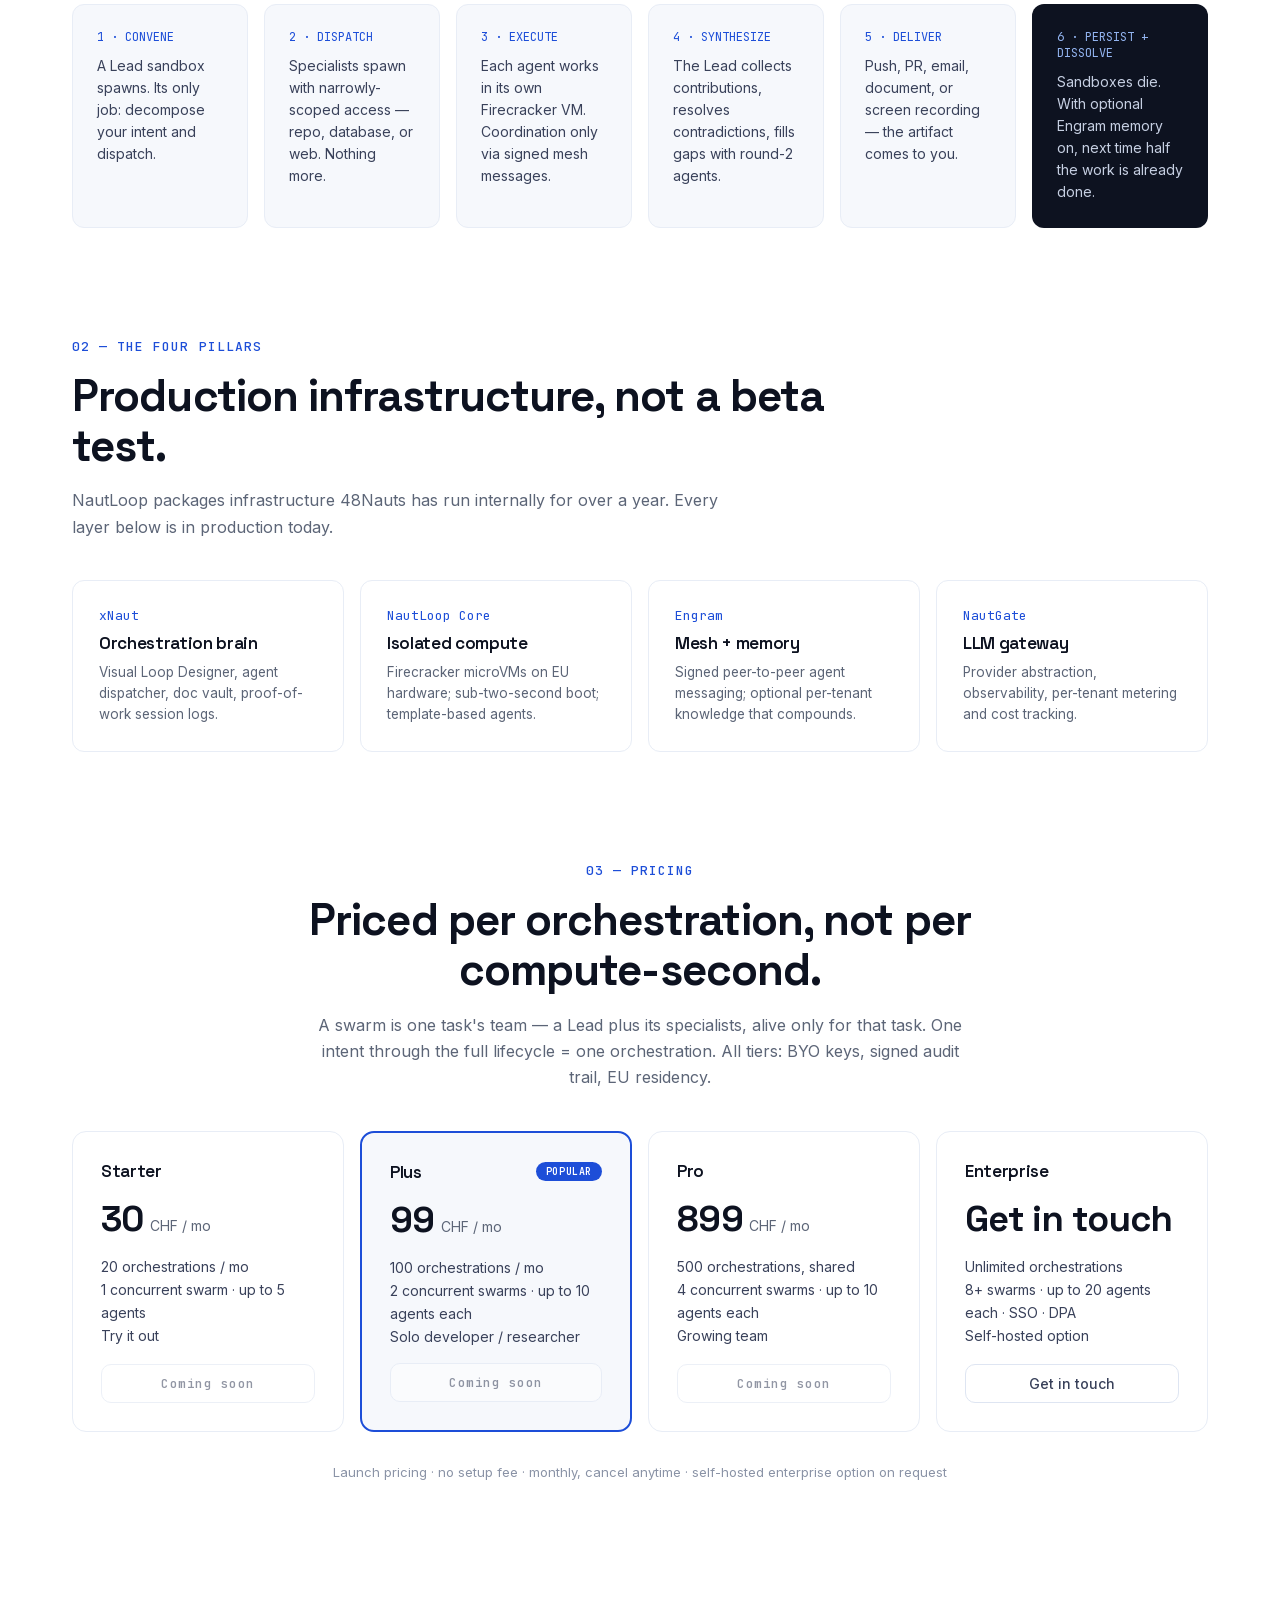
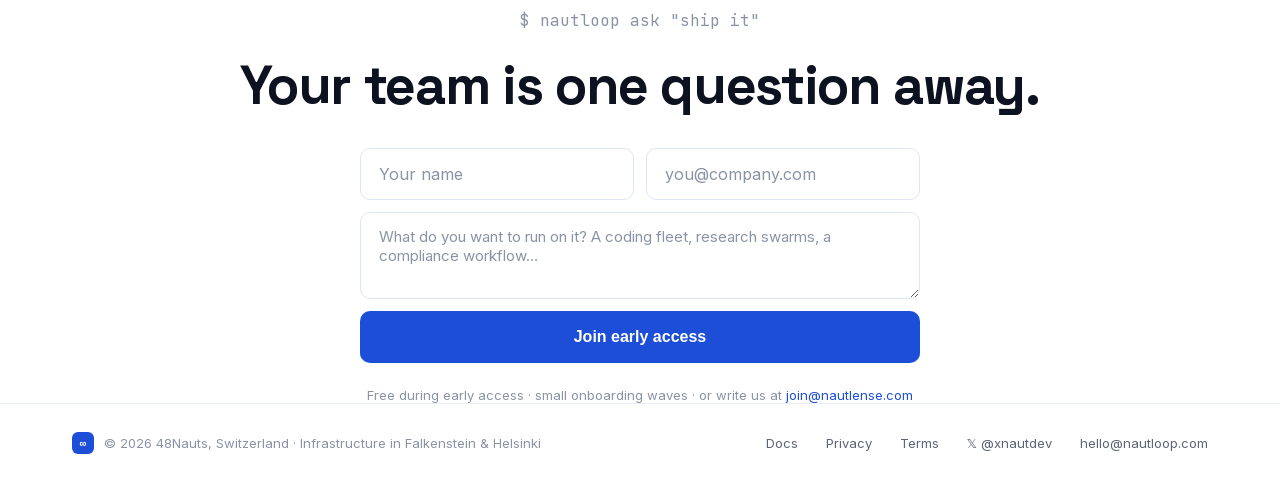
==== commit 16ded36b: "feat: Docs in header + footer (docs.nautloop.com live) Co-Authored-By: Claude Fable 5 <noreply@anthr" ====
--- a/index.html
+++ b/index.html
@@ -42,6 +42,7 @@
     <a href="#how">How it works</a>
     <a href="#pillars">Platform</a>
     <a href="#pricing">Pricing</a>
+    <a href="https://docs.nautloop.com/docs">Docs</a>
   </div>
   <div class="nav-actions">
     <a class="icon-btn" href="https://x.com/xnautdev" aria-label="NautLoop on X">
@@ -202,6 +203,7 @@
     <span class="fine">© 2026 48Nauts, Switzerland · Infrastructure in Falkenstein &amp; Helsinki</span>
   </div>
   <div class="footer-links">
+    <a href="https://docs.nautloop.com/docs">Docs</a>
     <a href="/privacy.html">Privacy</a>
     <a href="/terms.html">Terms</a>
     <a href="https://x.com/xnautdev">𝕏 @xnautdev</a>
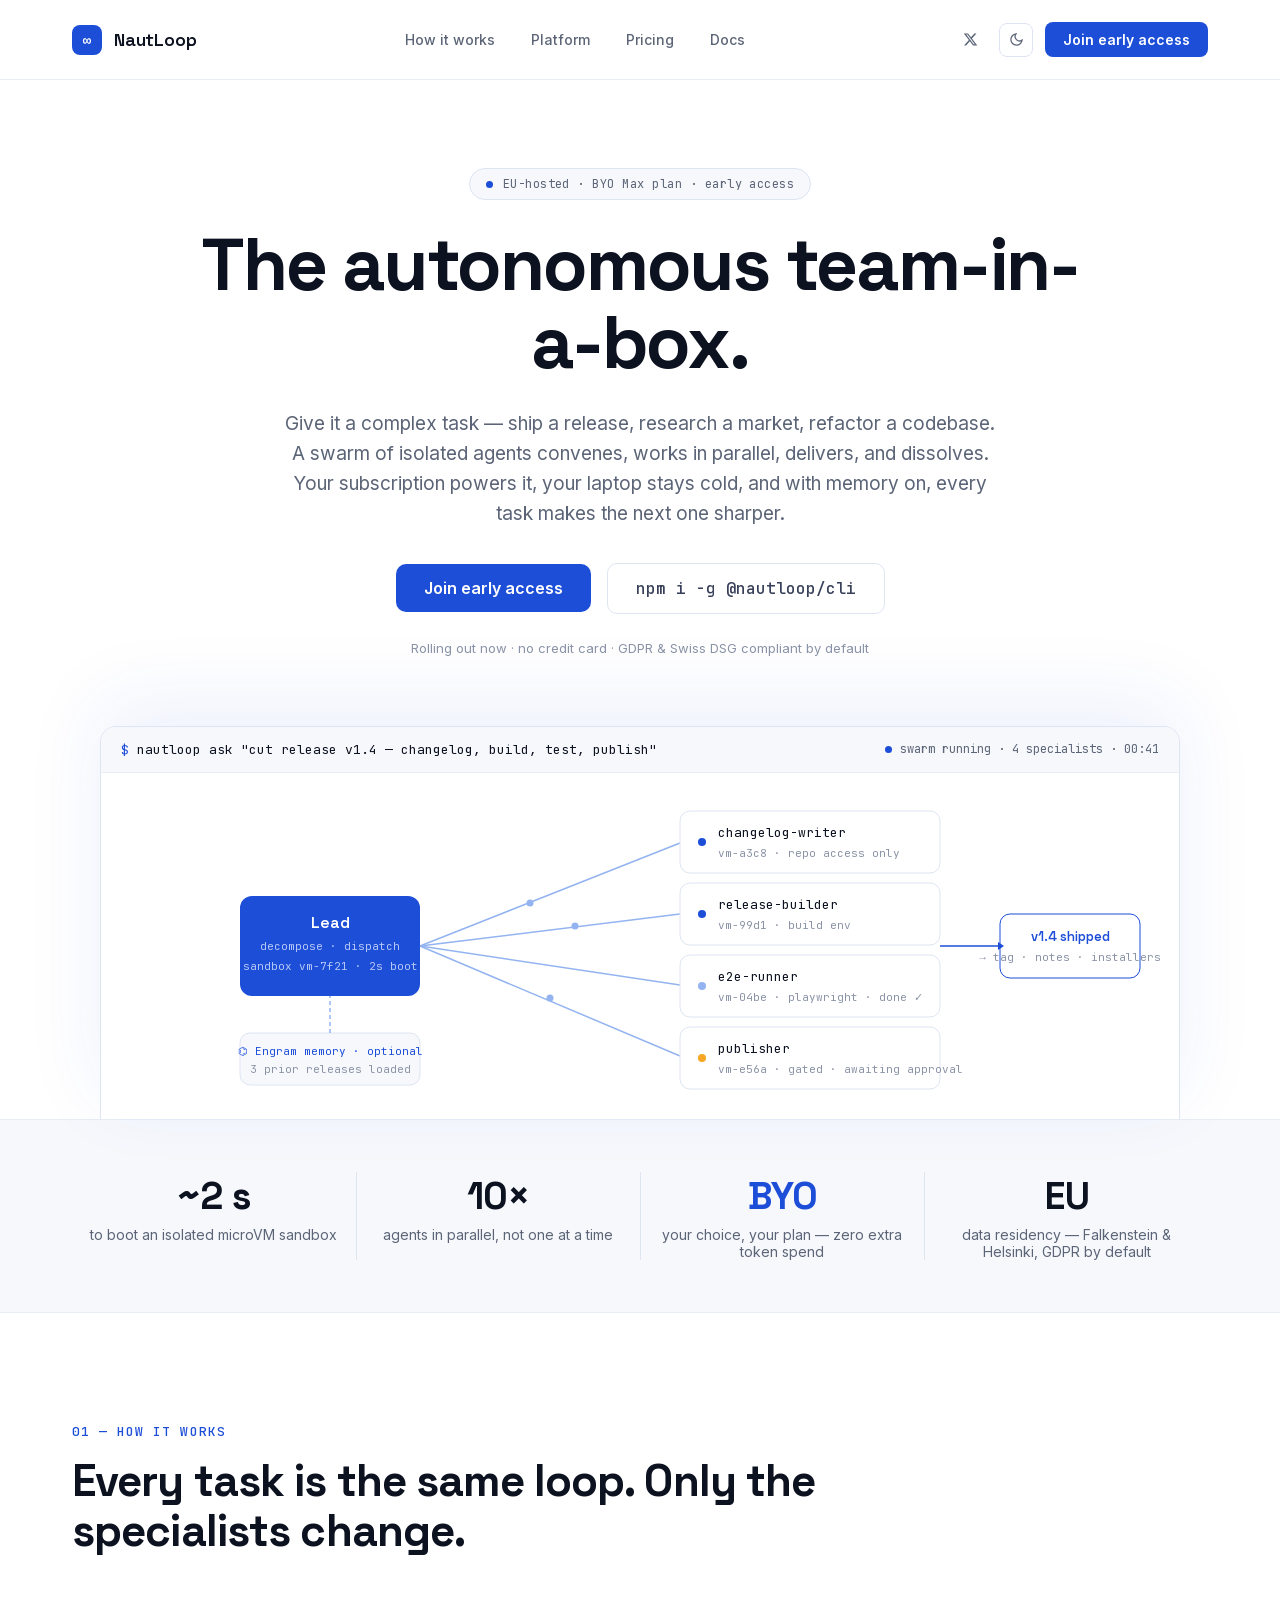
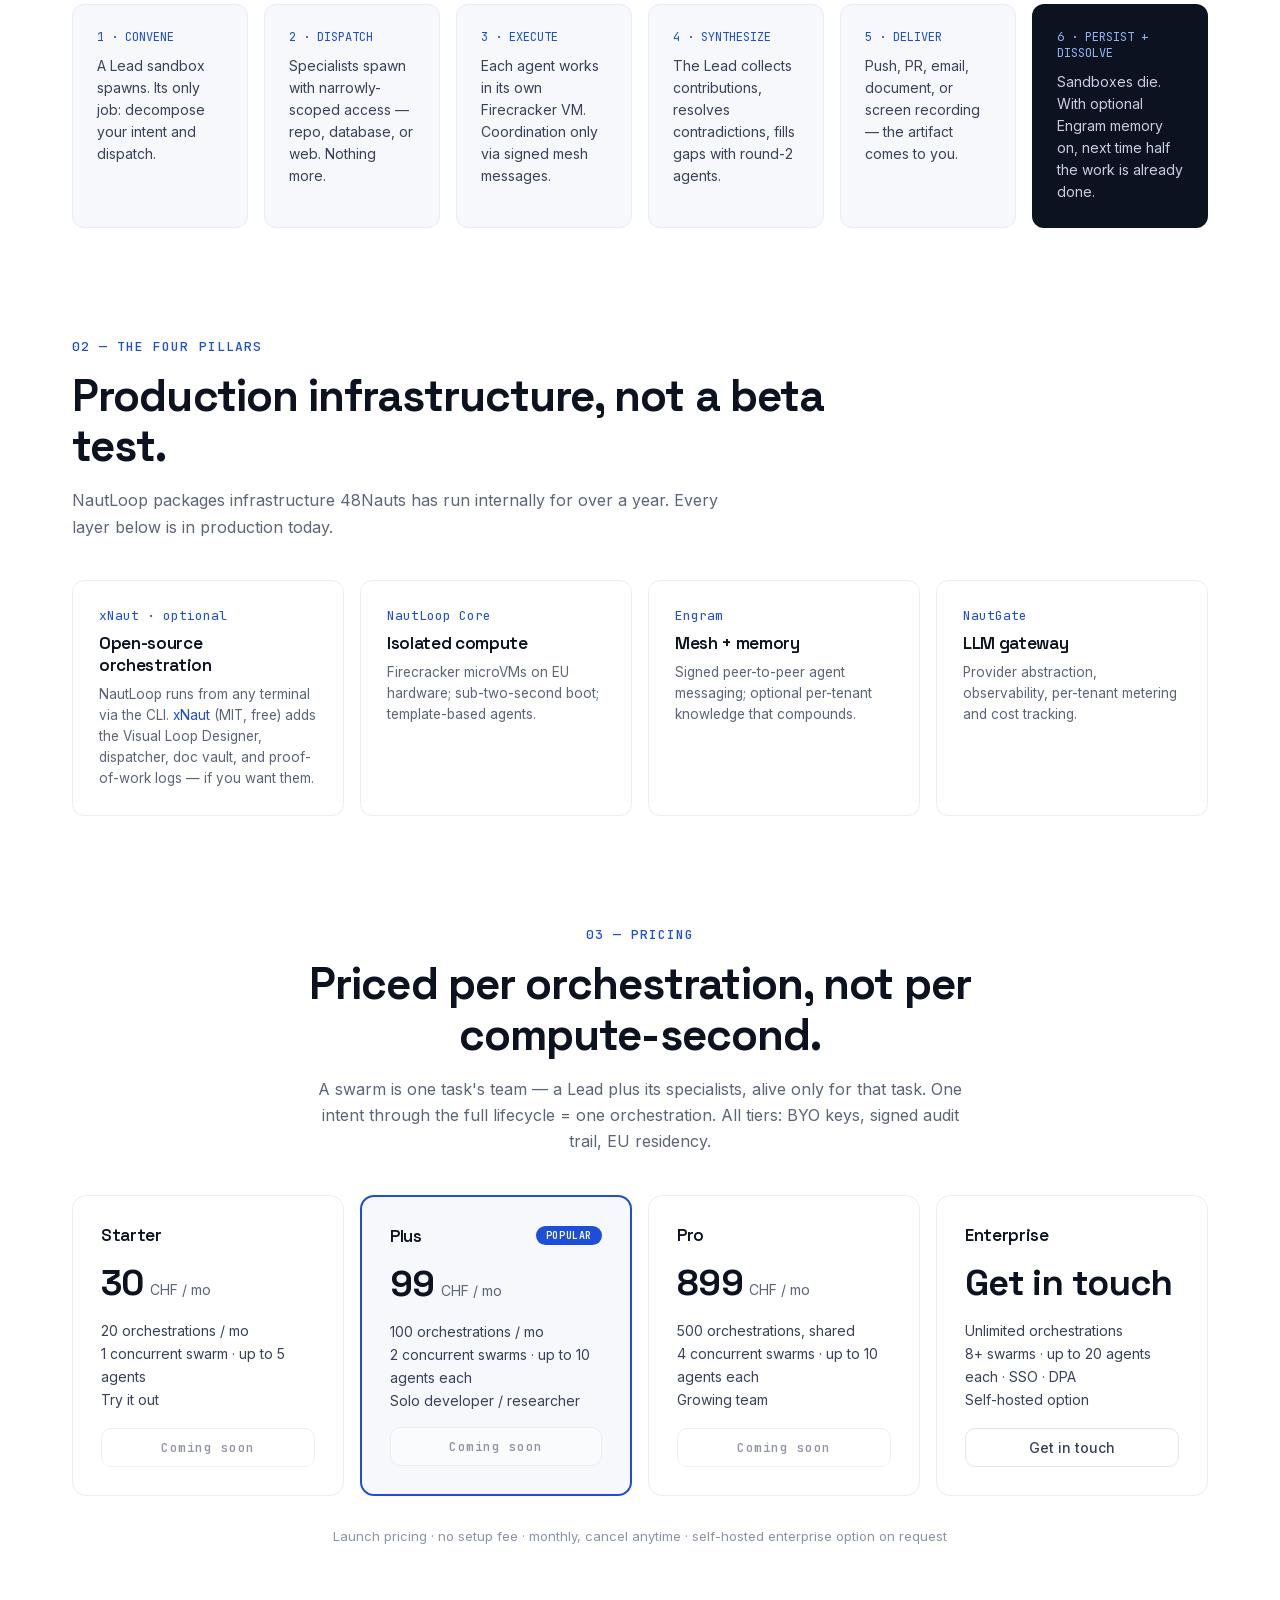
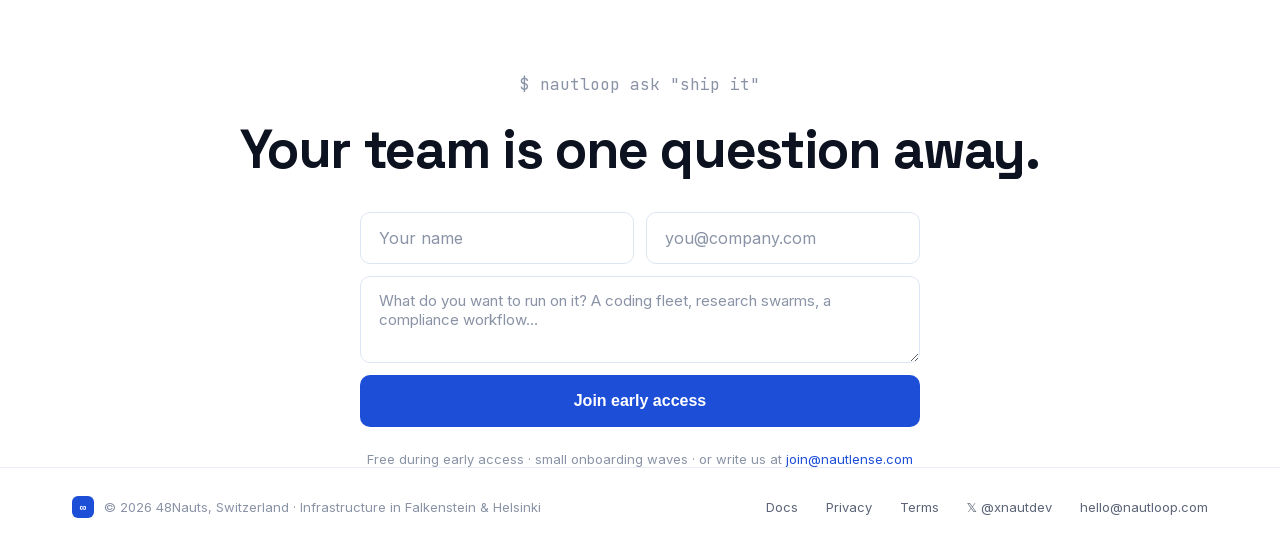
==== commit 4dde2f98: "fix: xNaut positioned as optional open-source orchestration — the CLI orchestrates from any terminal" ====
--- a/index.html
+++ b/index.html
@@ -141,7 +141,7 @@
   <h2>Production infrastructure, not a beta test.</h2>
   <p class="lead">NautLoop packages infrastructure 48Nauts has run internally for over a year. Every layer below is in production today.</p>
   <div class="pillars">
-    <div class="pillar"><span class="mono pn">xNaut</span><h3>Orchestration brain</h3><p>Visual Loop Designer, agent dispatcher, doc vault, proof-of-work session logs.</p></div>
+    <div class="pillar"><span class="mono pn">xNaut · optional</span><h3>Open-source orchestration</h3><p>NautLoop runs from any terminal via the CLI. <a href="https://xnaut.dev" style="color:var(--accent-text)">xNaut</a> (MIT, free) adds the Visual Loop Designer, dispatcher, doc vault, and proof-of-work logs — if you want them.</p></div>
     <div class="pillar"><span class="mono pn">NautLoop Core</span><h3>Isolated compute</h3><p>Firecracker microVMs on EU hardware; sub-two-second boot; template-based agents.</p></div>
     <div class="pillar"><span class="mono pn">Engram</span><h3>Mesh + memory</h3><p>Signed peer-to-peer agent messaging; optional per-tenant knowledge that compounds.</p></div>
     <div class="pillar"><span class="mono pn">NautGate</span><h3>LLM gateway</h3><p>Provider abstraction, observability, per-tenant metering and cost tracking.</p></div>
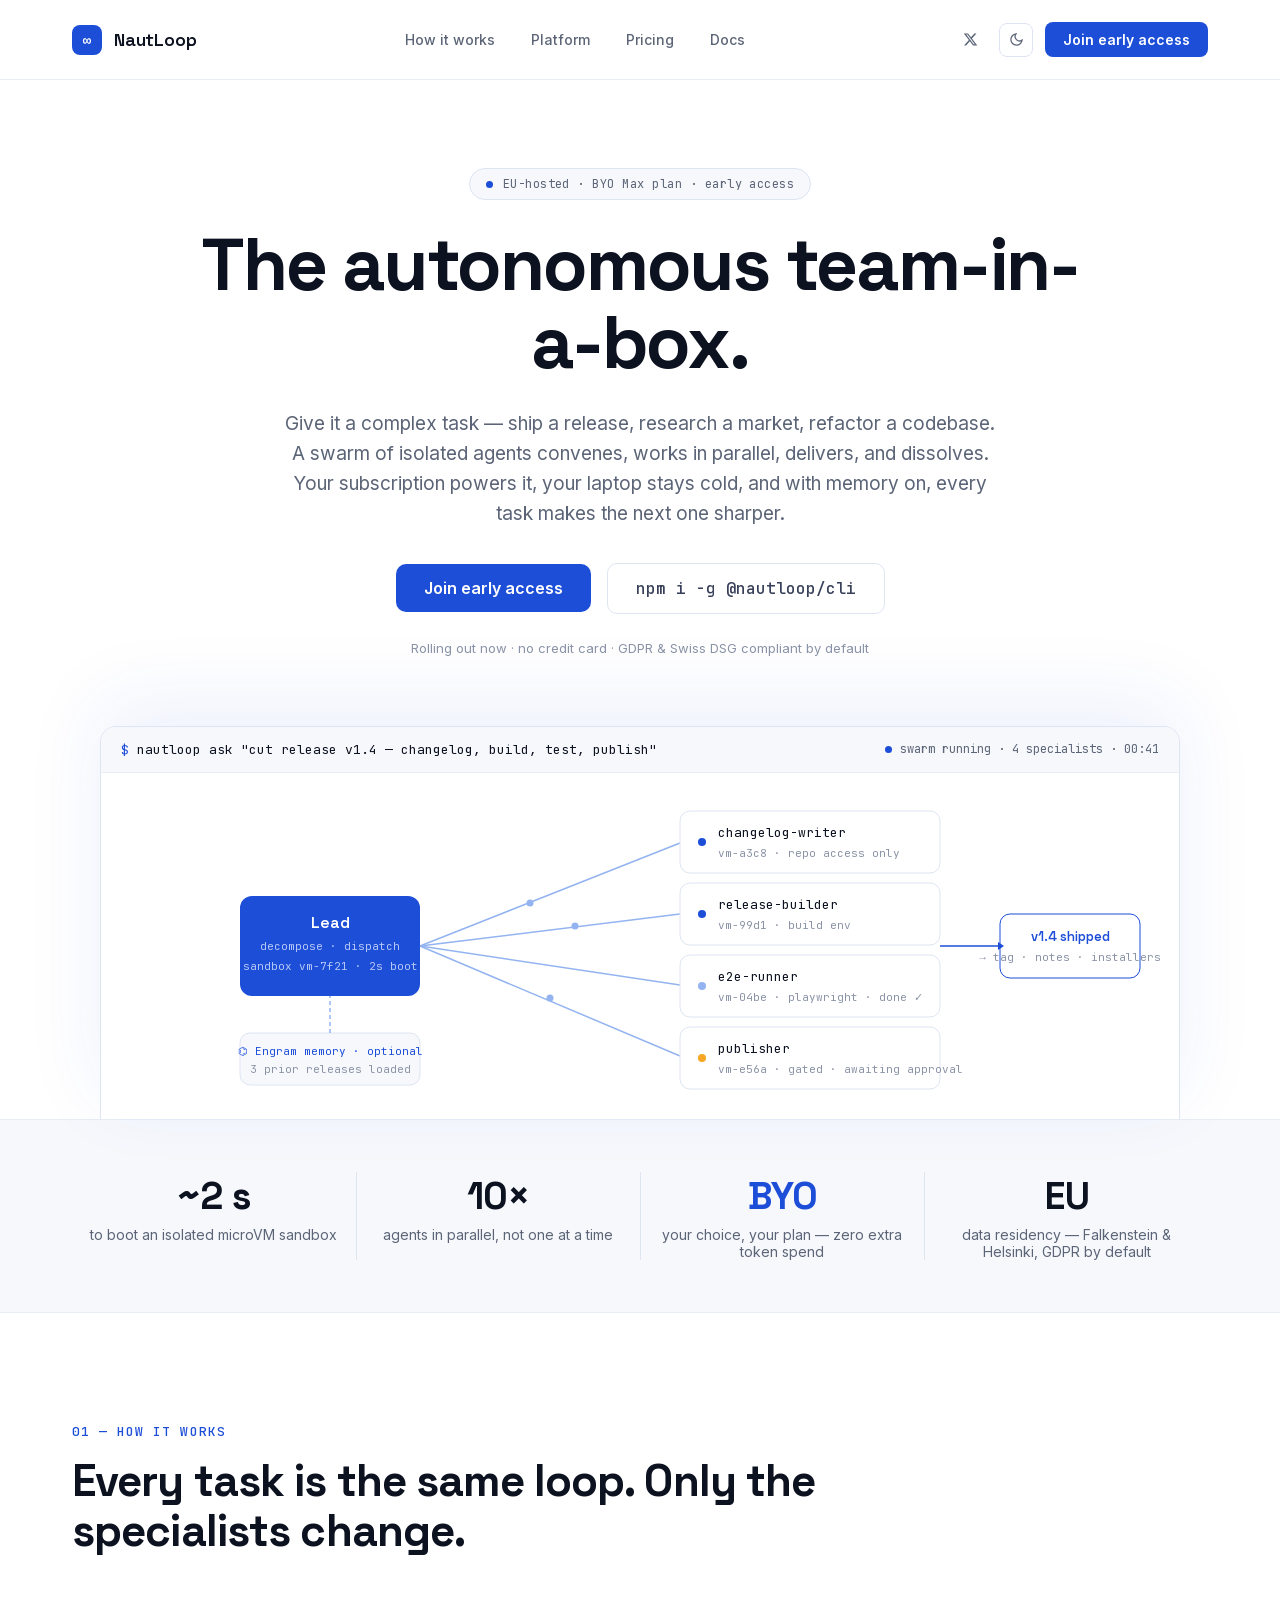
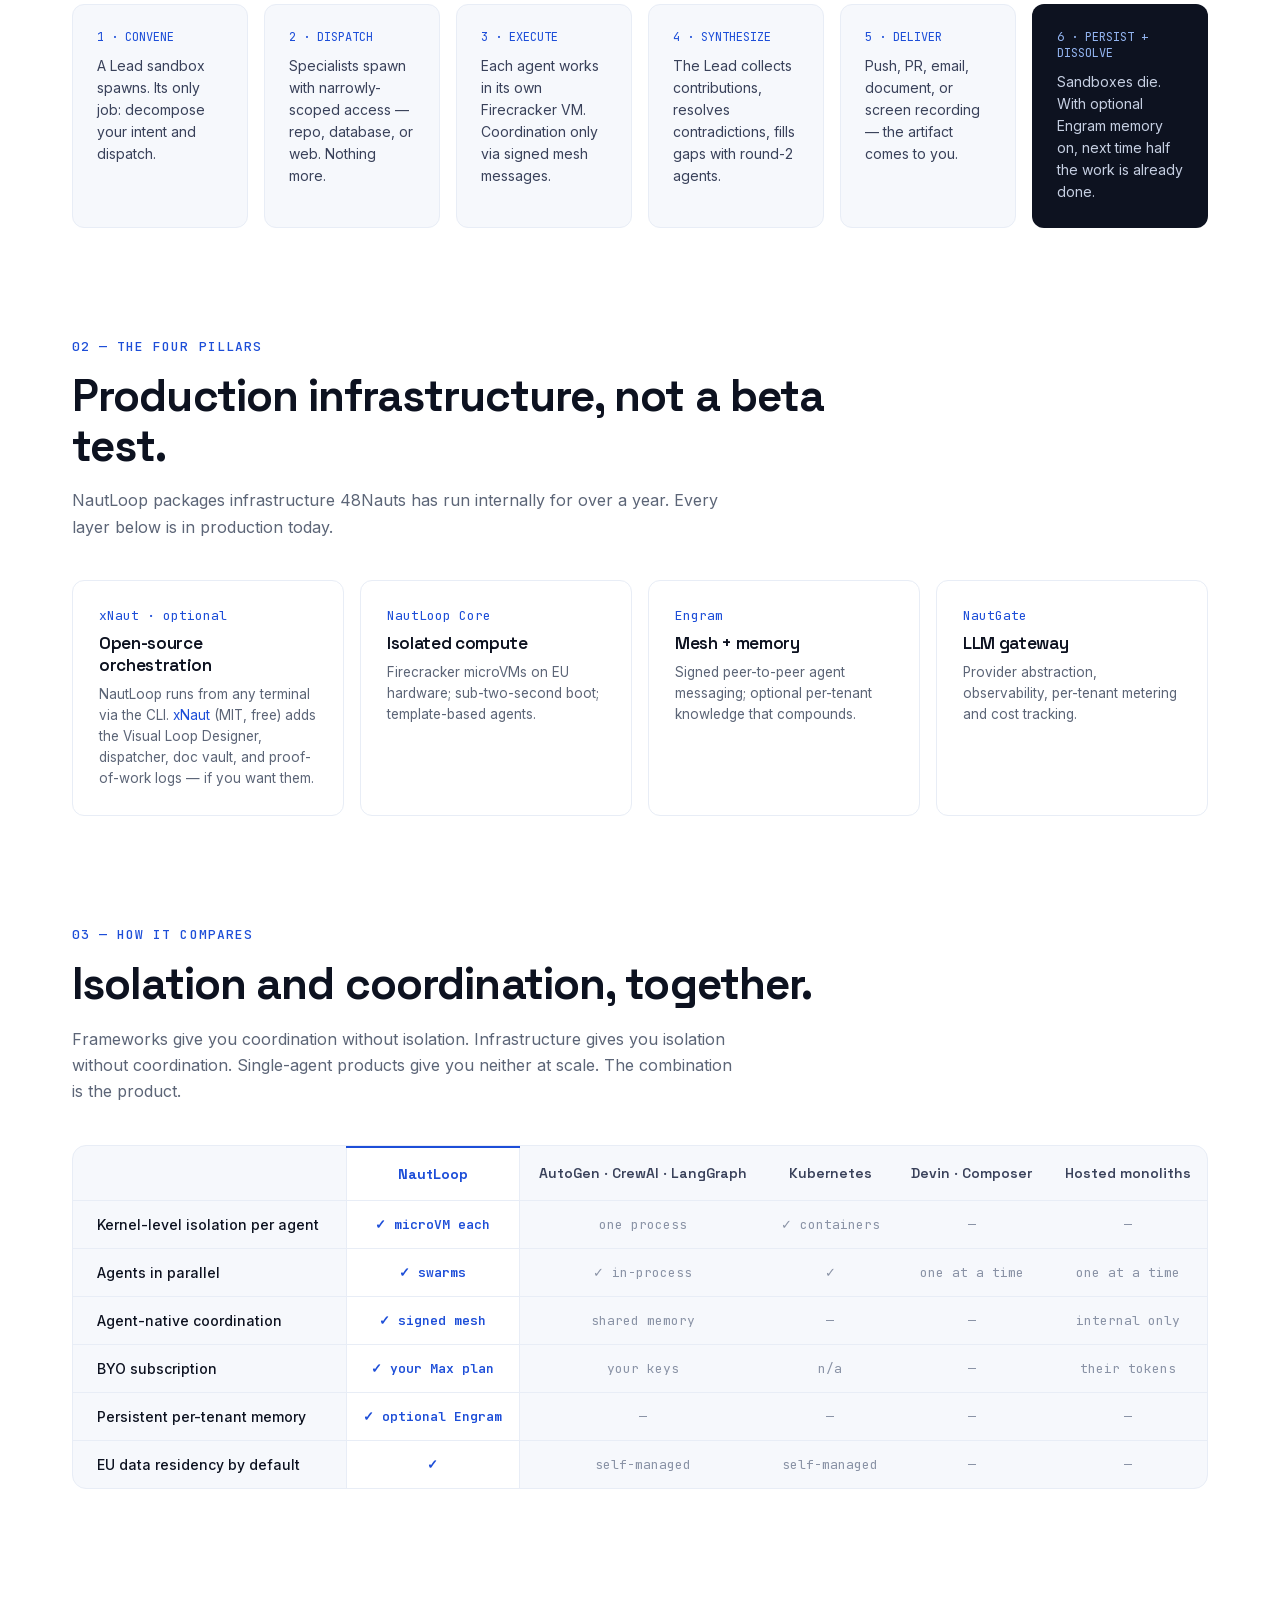
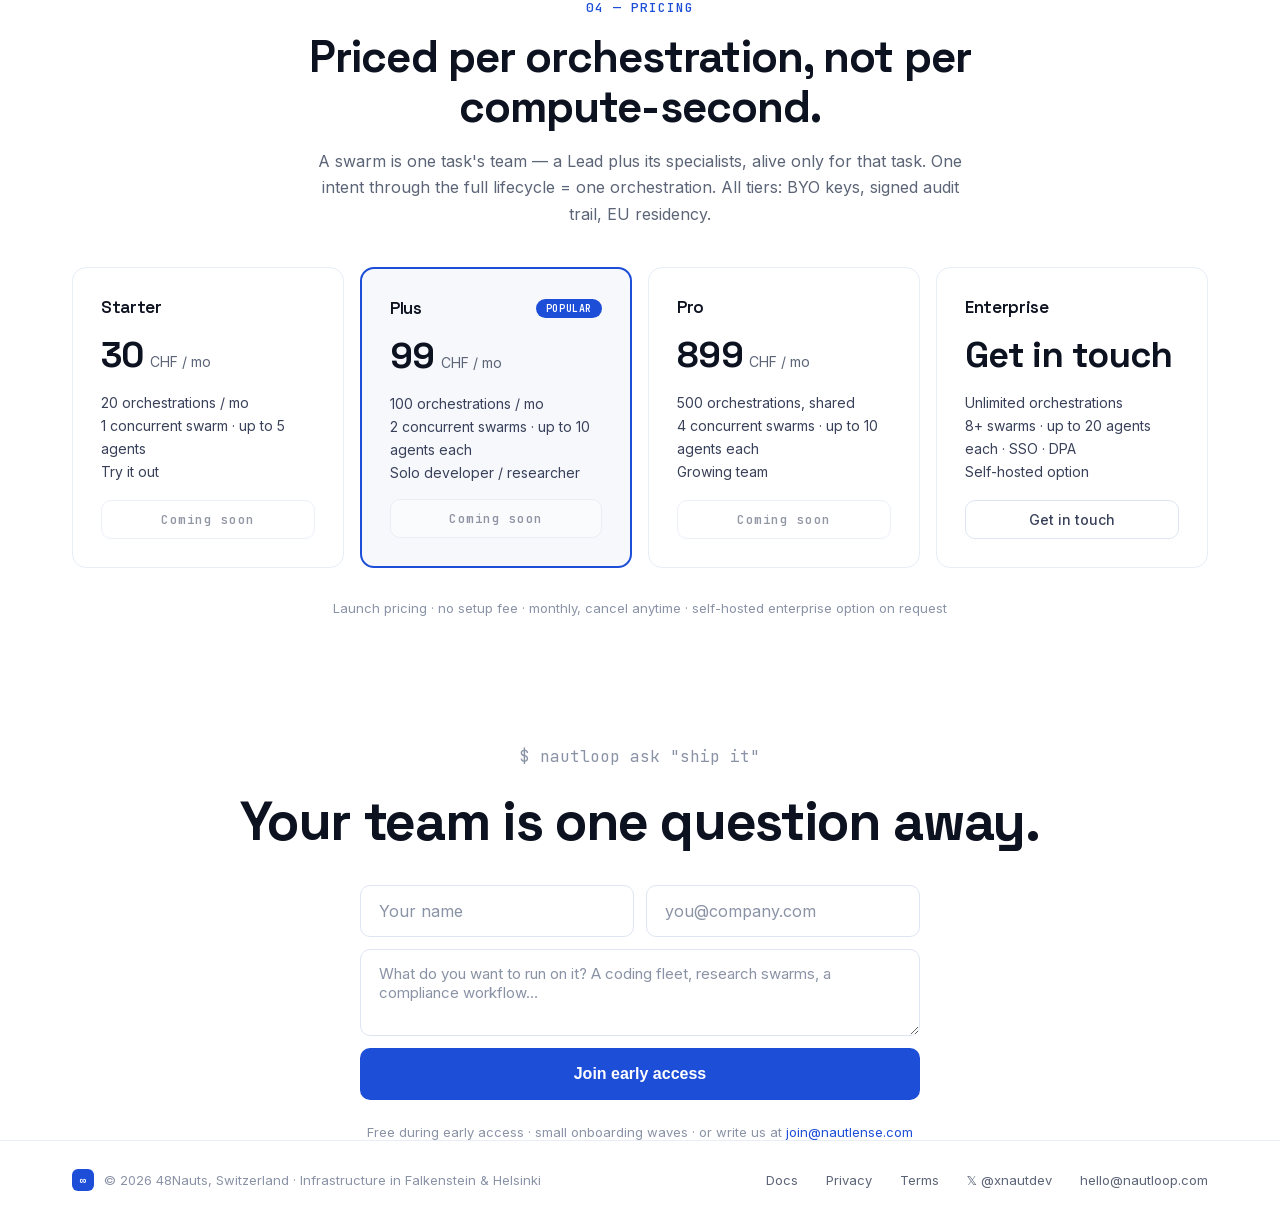
==== commit 6b1ea115: "feat: comparison table — 'Isolation and coordination, together' (03), pricing renumbered to 04 Six c" ====
--- a/index.html
+++ b/index.html
@@ -20,7 +20,7 @@
   <meta name="twitter:description" content="Swarms of isolated AI agents in EU-hosted microVMs. BYO Max plan. EU data residency.">
   <meta name="twitter:image" content="https://nautloop.com/assets/og.png">
   <link rel="icon" href="favicon.svg" type="image/svg+xml">
-  <link rel="stylesheet" href="css/style.css?v=5">
+  <link rel="stylesheet" href="css/style.css?v=6">
   <script defer src="https://wave.21nauts.com/script.js" data-website-id="6d8ce0ae-9b54-4ba2-931f-3f5d54a3eb39"></script>
   <script>
     // Apply saved/system theme before paint to avoid flash
@@ -148,8 +148,29 @@
   </div>
 </section>
 
+<section class="section compare" id="compare">
+  <p class="kicker mono">03 — HOW IT COMPARES</p>
+  <h2>Isolation and coordination, together.</h2>
+  <p class="lead">Frameworks give you coordination without isolation. Infrastructure gives you isolation without coordination. Single-agent products give you neither at scale. The combination is the product.</p>
+  <div class="table-wrap">
+    <table class="cmp mono">
+      <thead>
+        <tr><th></th><th class="me">NautLoop</th><th>AutoGen · CrewAI · LangGraph</th><th>Kubernetes</th><th>Devin · Composer</th><th>Hosted monoliths</th></tr>
+      </thead>
+      <tbody>
+        <tr><td>Kernel-level isolation per agent</td><td class="me">✓ microVM each</td><td>one process</td><td>✓ containers</td><td>—</td><td>—</td></tr>
+        <tr><td>Agents in parallel</td><td class="me">✓ swarms</td><td>✓ in-process</td><td>✓</td><td>one at a time</td><td>one at a time</td></tr>
+        <tr><td>Agent-native coordination</td><td class="me">✓ signed mesh</td><td>shared memory</td><td>—</td><td>—</td><td>internal only</td></tr>
+        <tr><td>BYO subscription</td><td class="me">✓ your Max plan</td><td>your keys</td><td>n/a</td><td>—</td><td>their tokens</td></tr>
+        <tr><td>Persistent per-tenant memory</td><td class="me">✓ optional Engram</td><td>—</td><td>—</td><td>—</td><td>—</td></tr>
+        <tr><td>EU data residency by default</td><td class="me">✓</td><td>self-managed</td><td>self-managed</td><td>—</td><td>—</td></tr>
+      </tbody>
+    </table>
+  </div>
+</section>
+
 <section class="section pricing" id="pricing">
-  <p class="kicker mono">03 — PRICING</p>
+  <p class="kicker mono">04 — PRICING</p>
   <h2>Priced per orchestration, not per compute-second.</h2>
   <p class="lead center">A swarm is one task's team — a Lead plus its specialists, alive only for that task. One intent through the full lifecycle = one orchestration. All tiers: BYO keys, signed audit trail, EU residency.</p>
   <div class="tiers">
--- a/css/style.css
+++ b/css/style.css
@@ -204,3 +204,15 @@
 [data-theme="dark"] .ea-check { background: #2BB673; }
 
 .btn-soon { opacity: .55; cursor: default; pointer-events: none; font-family: 'JetBrains Mono', monospace; font-size: 13px !important; letter-spacing: .04em; }
+
+/* comparison table */
+.compare .lead { margin-bottom: 8px; }
+.table-wrap { overflow-x: auto; border: 1px solid var(--line); border-radius: 14px; background: var(--tint); margin-top: 40px; }
+.cmp { width: 100%; border-collapse: collapse; font-size: 13px; }
+.cmp th, .cmp td { padding: 15px 12px; text-align: center; border-bottom: 1px solid var(--line); white-space: nowrap; }
+.cmp tbody tr:last-child td { border-bottom: none; }
+.cmp td:first-child { text-align: left; padding-left: 24px; font-family: 'Inter', sans-serif; font-size: 14px; font-weight: 500; color: var(--ink); min-width: 200px; white-space: normal; }
+.cmp th { font-family: 'Space Grotesk', sans-serif; font-size: 14px; font-weight: 600; color: var(--soft); padding: 17px 12px; white-space: normal; }
+.cmp td { color: var(--faint); }
+.cmp .me { background: var(--card); color: var(--accent-text); font-weight: 600; border-left: 1px solid var(--line); border-right: 1px solid var(--line); }
+.cmp th.me { color: var(--accent-text); font-weight: 700; border-top: 2px solid var(--accent); }
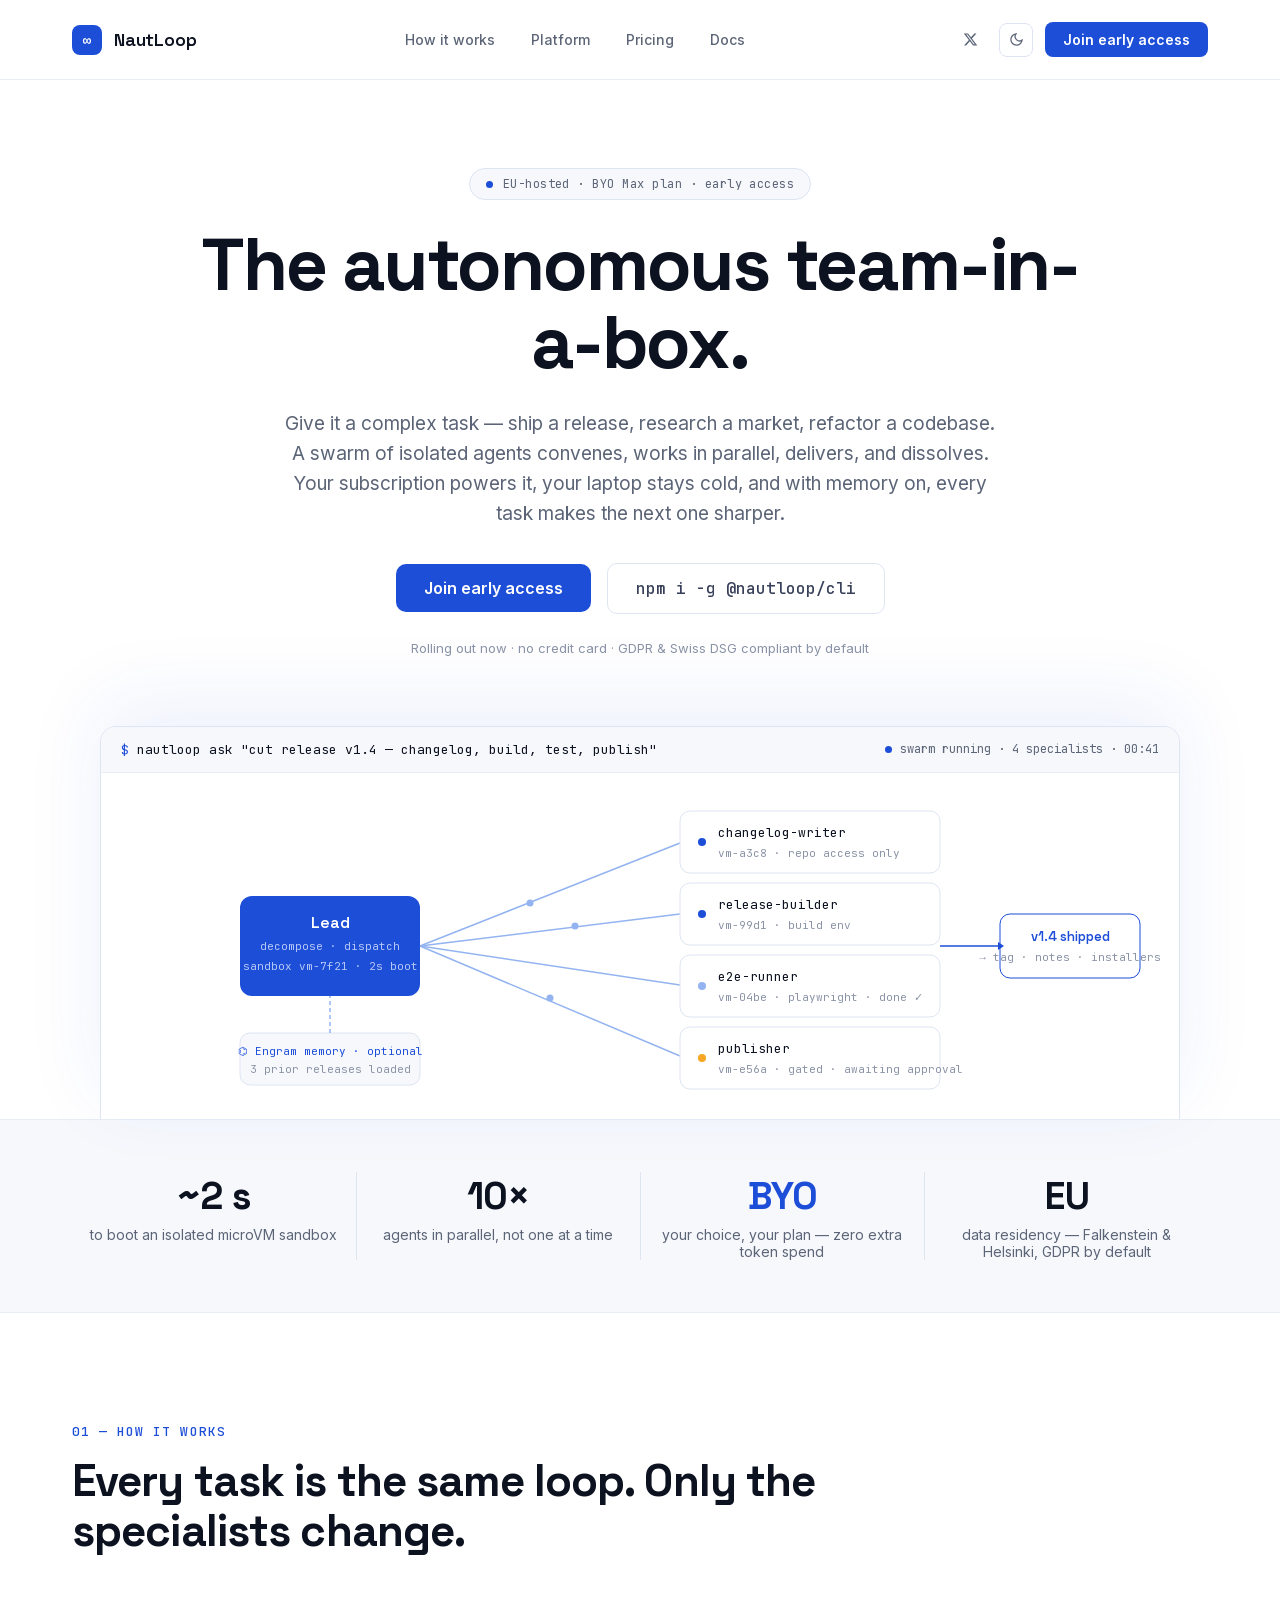
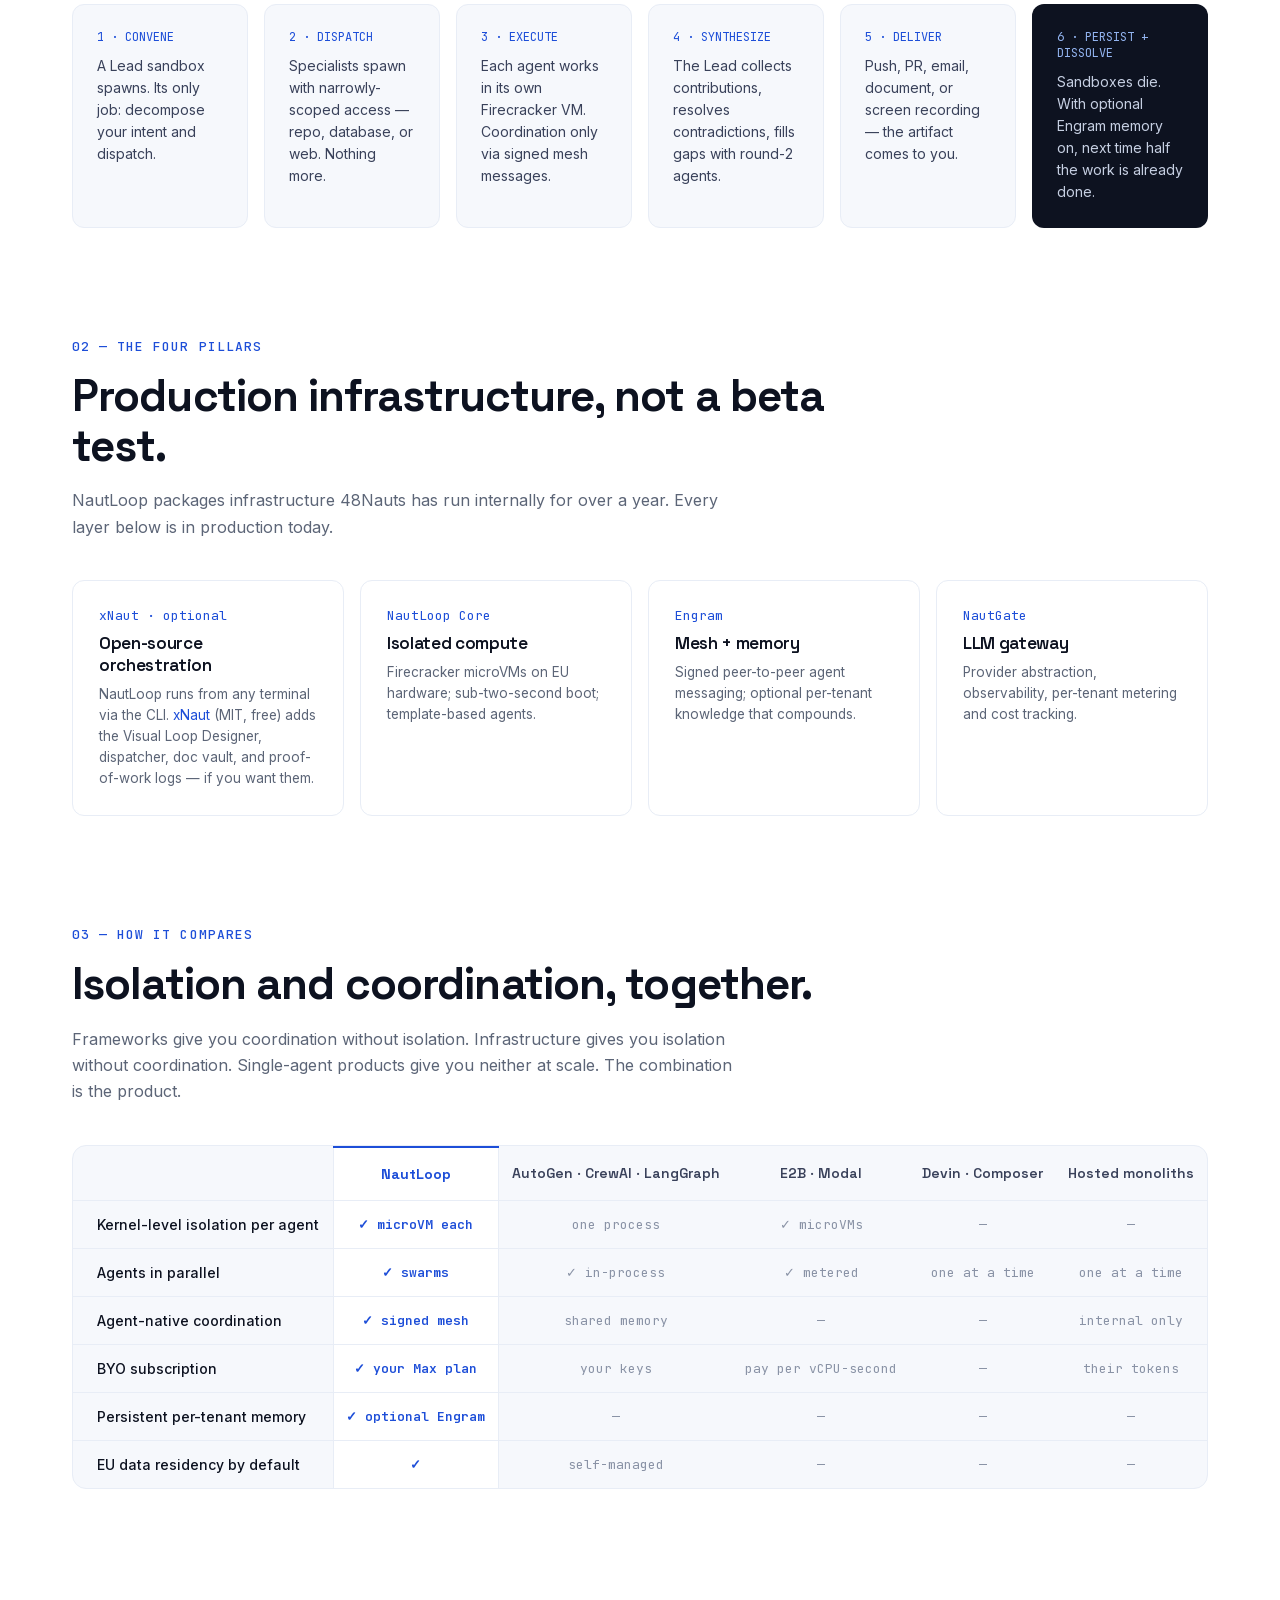
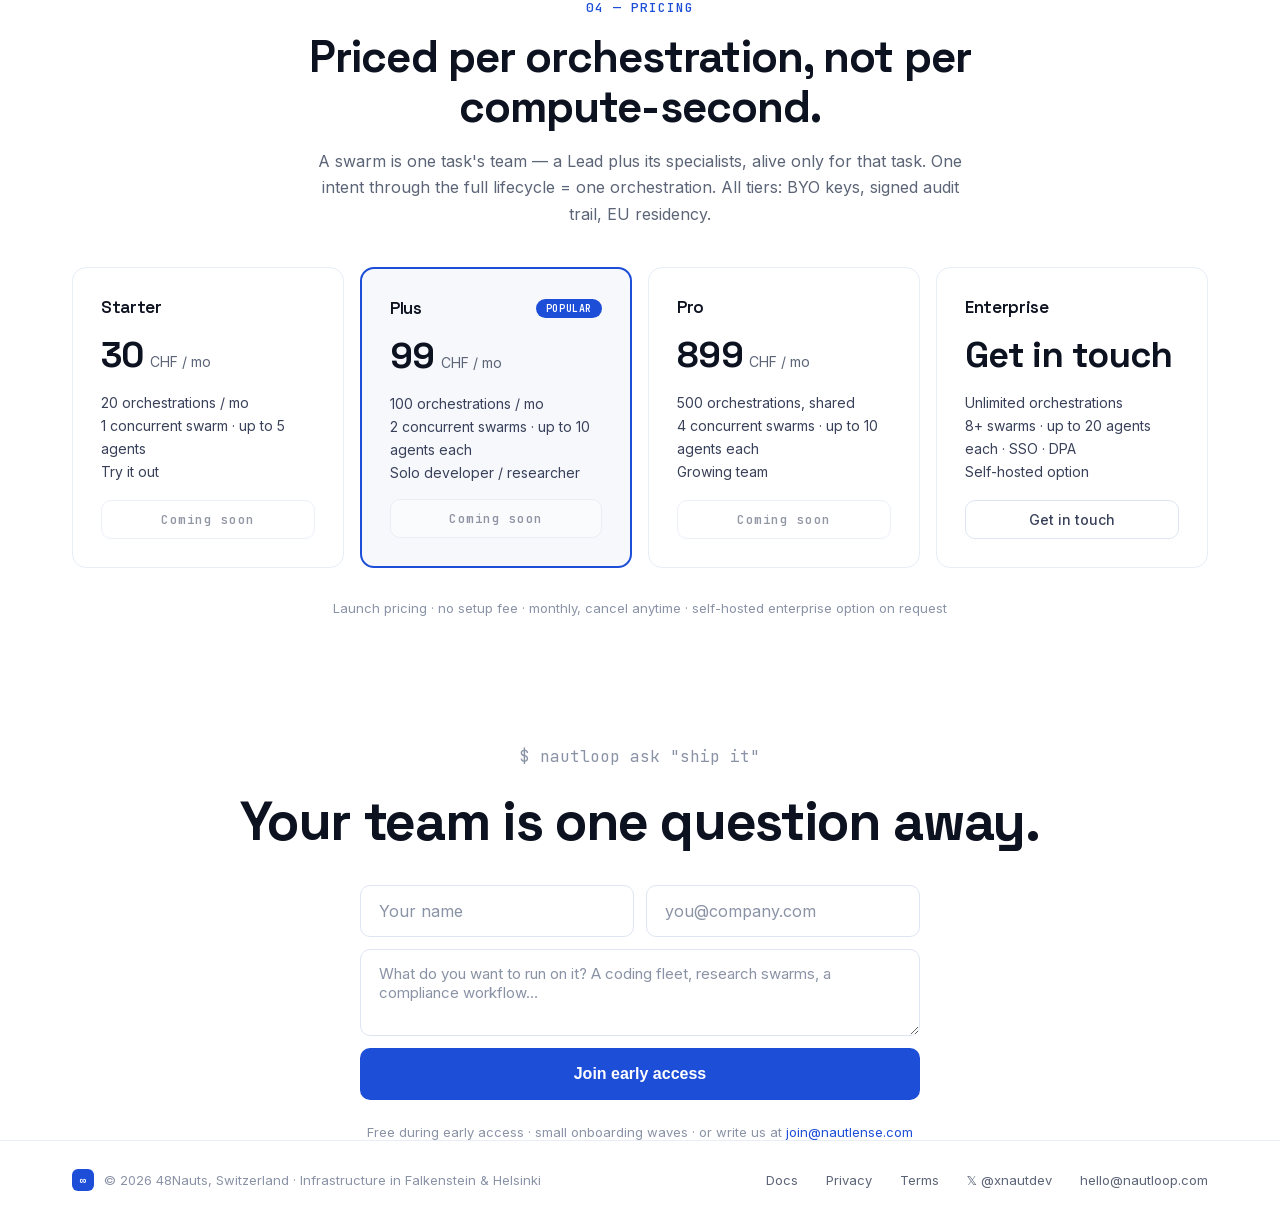
==== commit a0580116: "fix: comparison column Kubernetes → E2B/Modal (relevant AI sandbox clouds) Co-Authored-By: Claude Fa" ====
--- a/index.html
+++ b/index.html
@@ -155,15 +155,15 @@
   <div class="table-wrap">
     <table class="cmp mono">
       <thead>
-        <tr><th></th><th class="me">NautLoop</th><th>AutoGen · CrewAI · LangGraph</th><th>Kubernetes</th><th>Devin · Composer</th><th>Hosted monoliths</th></tr>
+        <tr><th></th><th class="me">NautLoop</th><th>AutoGen · CrewAI · LangGraph</th><th>E2B · Modal</th><th>Devin · Composer</th><th>Hosted monoliths</th></tr>
       </thead>
       <tbody>
-        <tr><td>Kernel-level isolation per agent</td><td class="me">✓ microVM each</td><td>one process</td><td>✓ containers</td><td>—</td><td>—</td></tr>
-        <tr><td>Agents in parallel</td><td class="me">✓ swarms</td><td>✓ in-process</td><td>✓</td><td>one at a time</td><td>one at a time</td></tr>
+        <tr><td>Kernel-level isolation per agent</td><td class="me">✓ microVM each</td><td>one process</td><td>✓ microVMs</td><td>—</td><td>—</td></tr>
+        <tr><td>Agents in parallel</td><td class="me">✓ swarms</td><td>✓ in-process</td><td>✓ metered</td><td>one at a time</td><td>one at a time</td></tr>
         <tr><td>Agent-native coordination</td><td class="me">✓ signed mesh</td><td>shared memory</td><td>—</td><td>—</td><td>internal only</td></tr>
-        <tr><td>BYO subscription</td><td class="me">✓ your Max plan</td><td>your keys</td><td>n/a</td><td>—</td><td>their tokens</td></tr>
+        <tr><td>BYO subscription</td><td class="me">✓ your Max plan</td><td>your keys</td><td>pay per vCPU-second</td><td>—</td><td>their tokens</td></tr>
         <tr><td>Persistent per-tenant memory</td><td class="me">✓ optional Engram</td><td>—</td><td>—</td><td>—</td><td>—</td></tr>
-        <tr><td>EU data residency by default</td><td class="me">✓</td><td>self-managed</td><td>self-managed</td><td>—</td><td>—</td></tr>
+        <tr><td>EU data residency by default</td><td class="me">✓</td><td>self-managed</td><td>—</td><td>—</td><td>—</td></tr>
       </tbody>
     </table>
   </div>
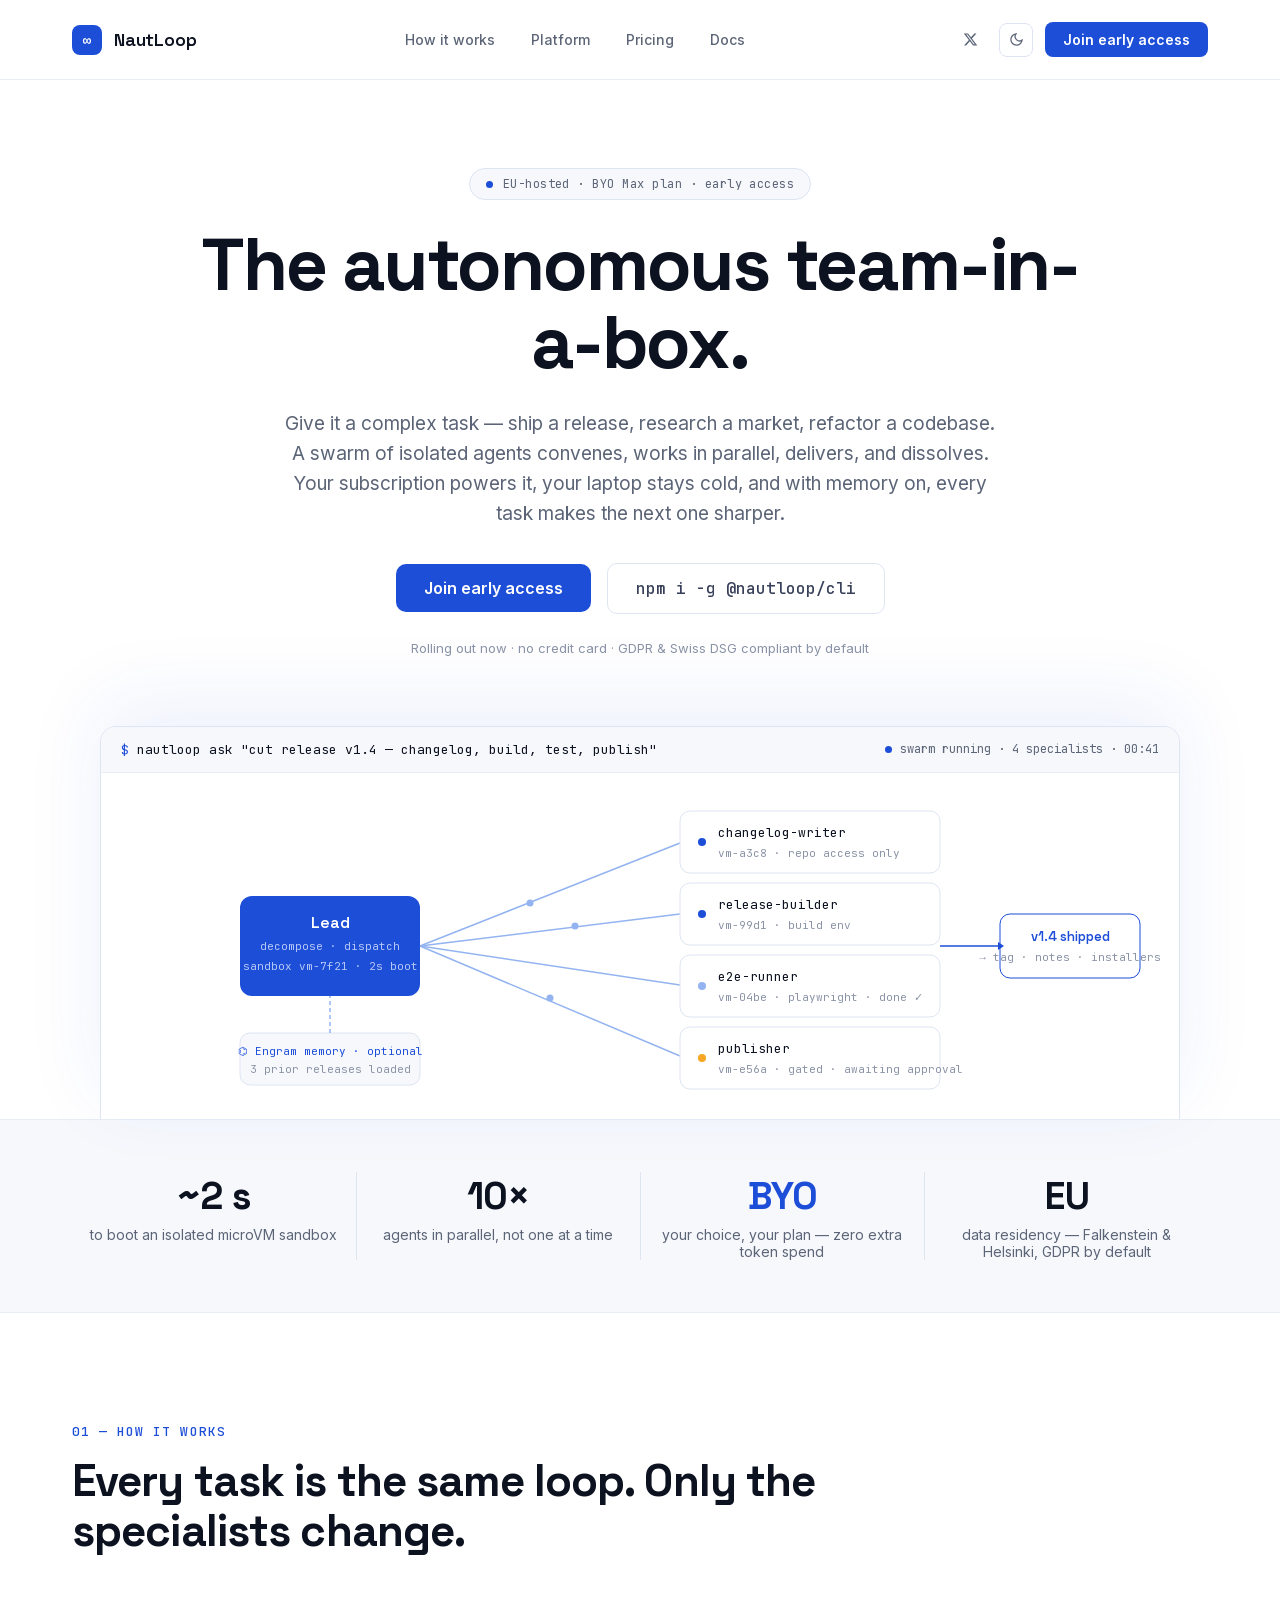
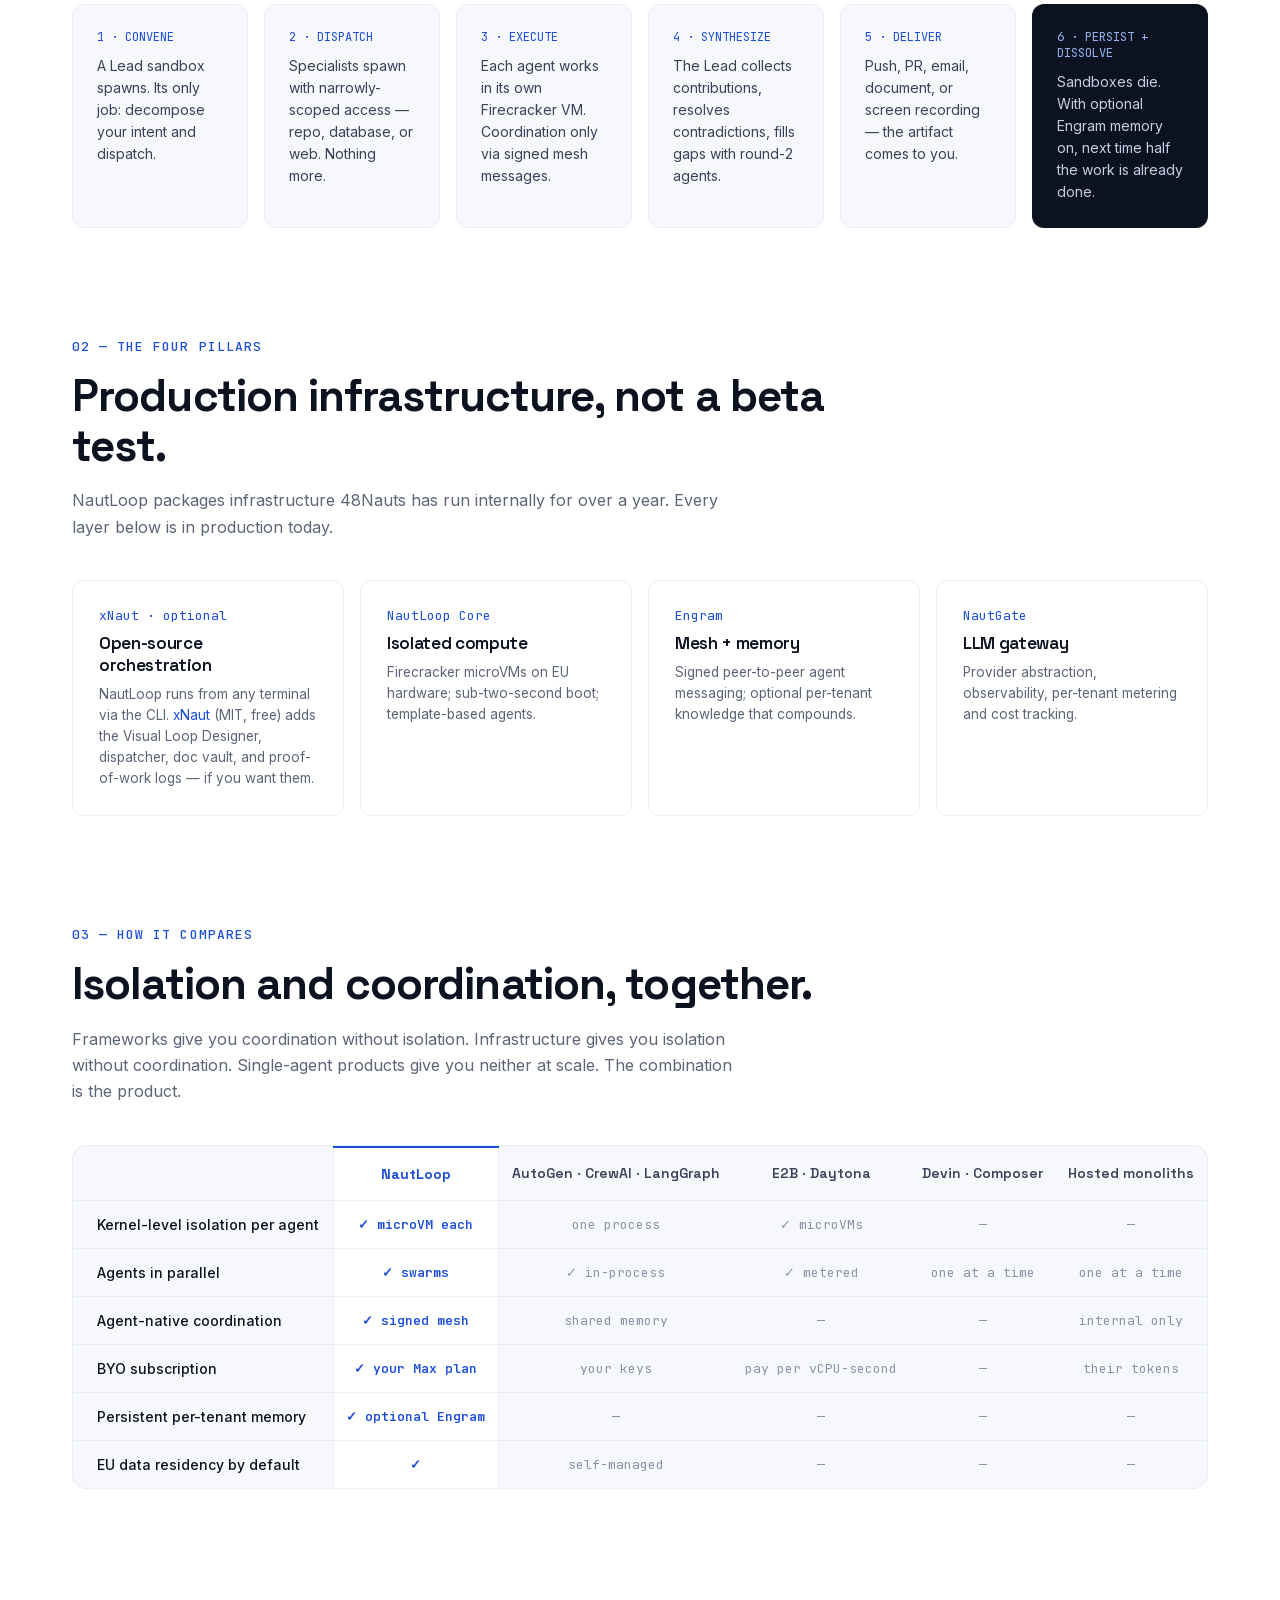
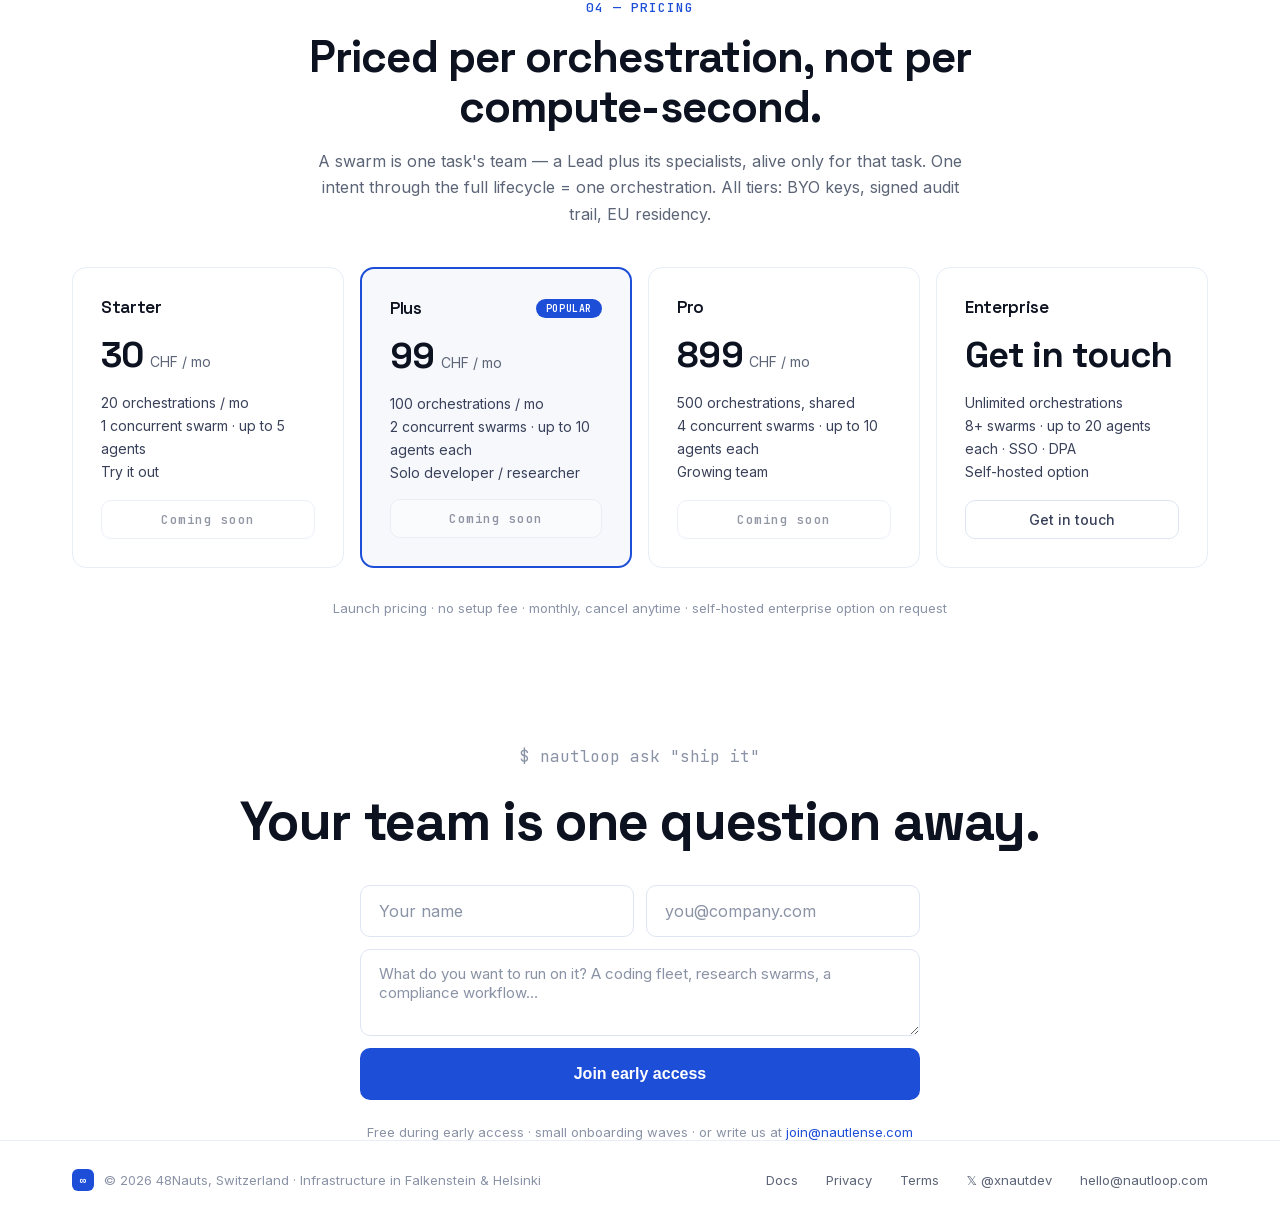
==== commit f5786fe6: "fix: sandbox-cloud column is E2B · Daytona Co-Authored-By: Claude Fable 5 <noreply@anthropic.com>" ====
--- a/index.html
+++ b/index.html
@@ -155,7 +155,7 @@
   <div class="table-wrap">
     <table class="cmp mono">
       <thead>
-        <tr><th></th><th class="me">NautLoop</th><th>AutoGen · CrewAI · LangGraph</th><th>E2B · Modal</th><th>Devin · Composer</th><th>Hosted monoliths</th></tr>
+        <tr><th></th><th class="me">NautLoop</th><th>AutoGen · CrewAI · LangGraph</th><th>E2B · Daytona</th><th>Devin · Composer</th><th>Hosted monoliths</th></tr>
       </thead>
       <tbody>
         <tr><td>Kernel-level isolation per agent</td><td class="me">✓ microVM each</td><td>one process</td><td>✓ microVMs</td><td>—</td><td>—</td></tr>
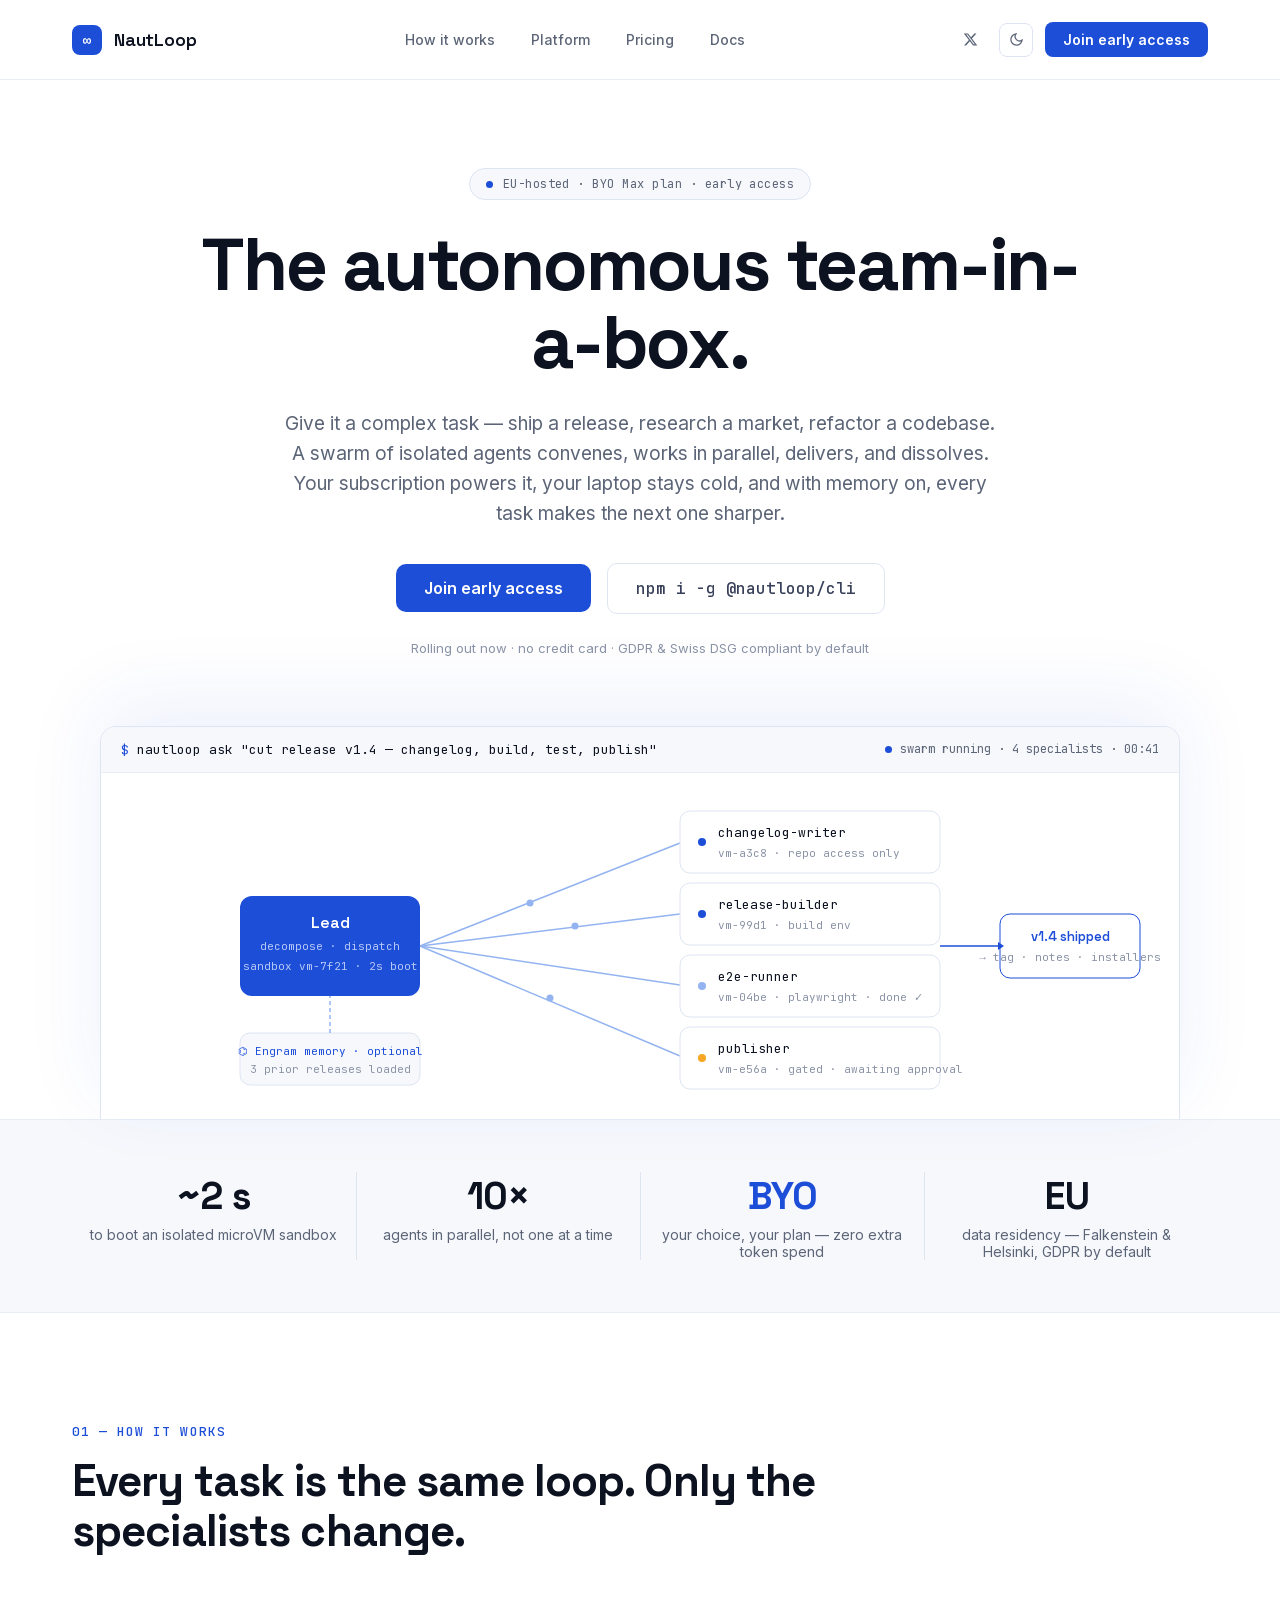
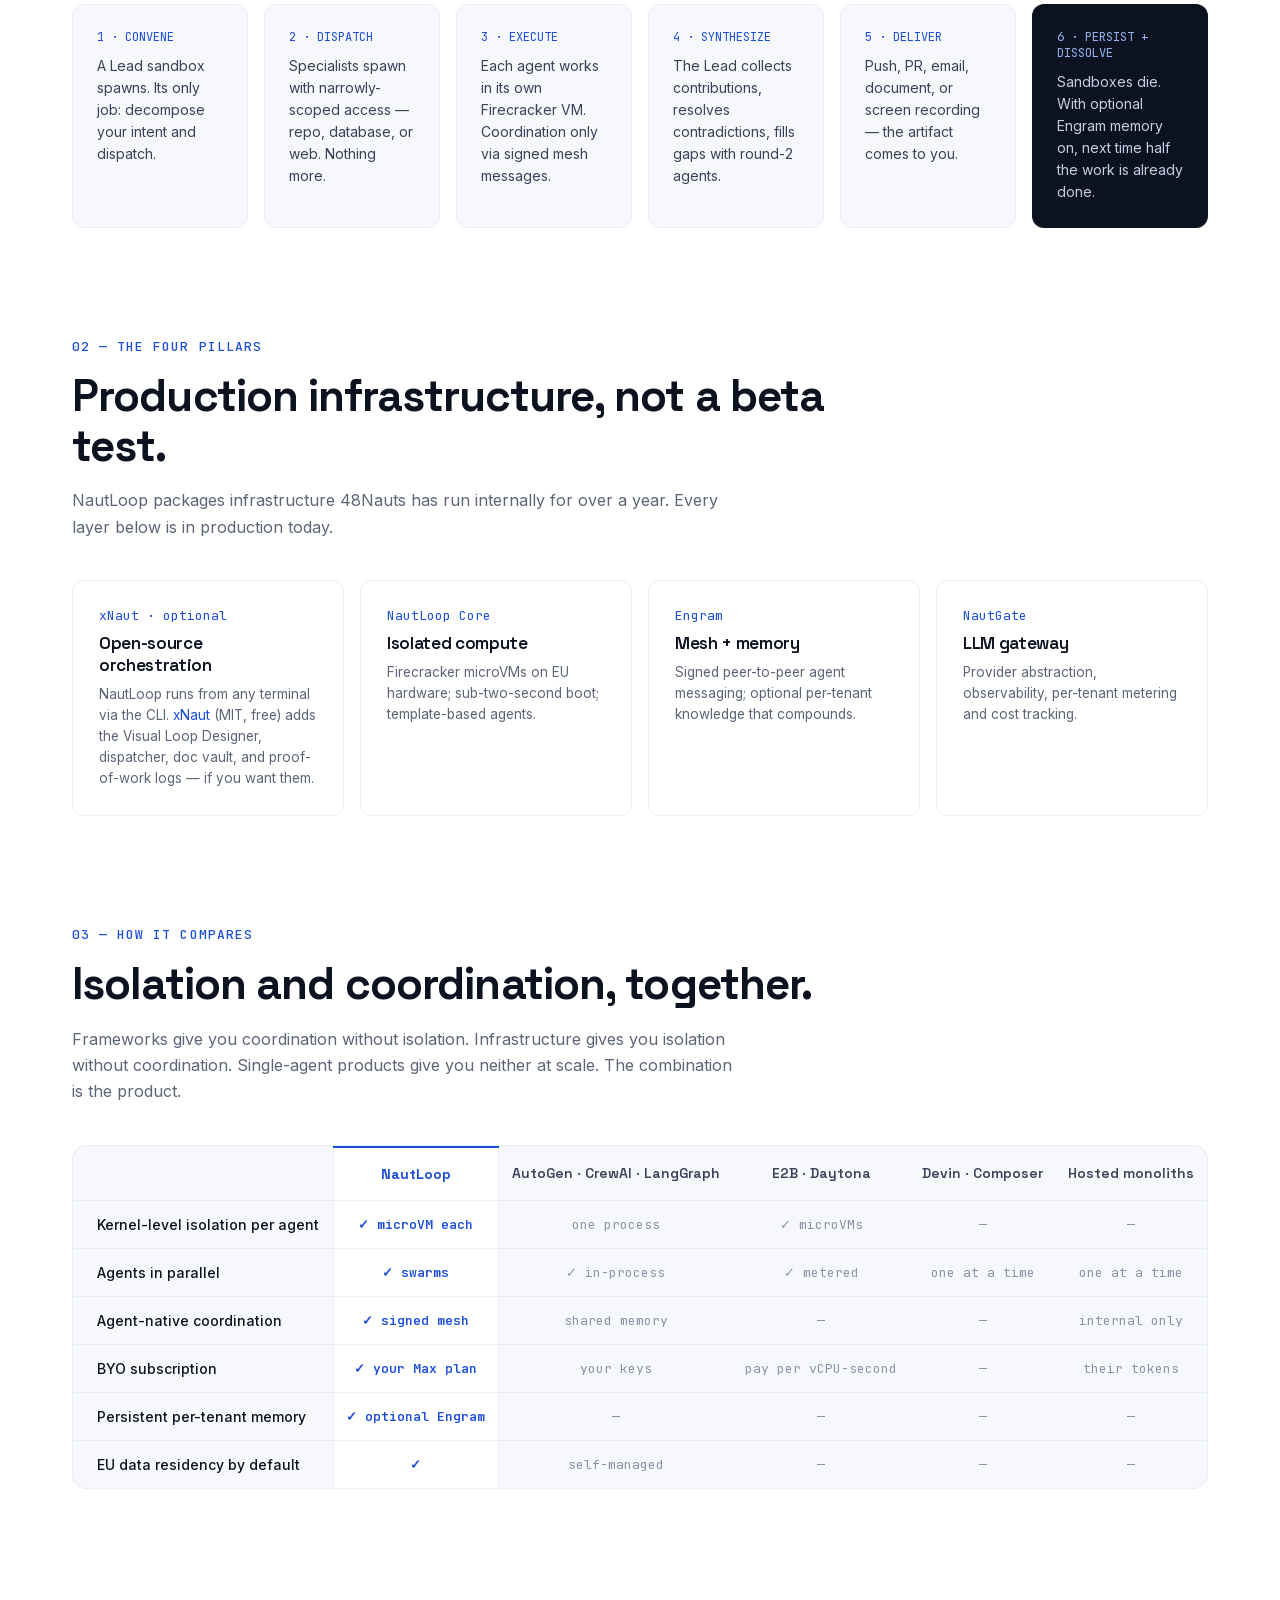
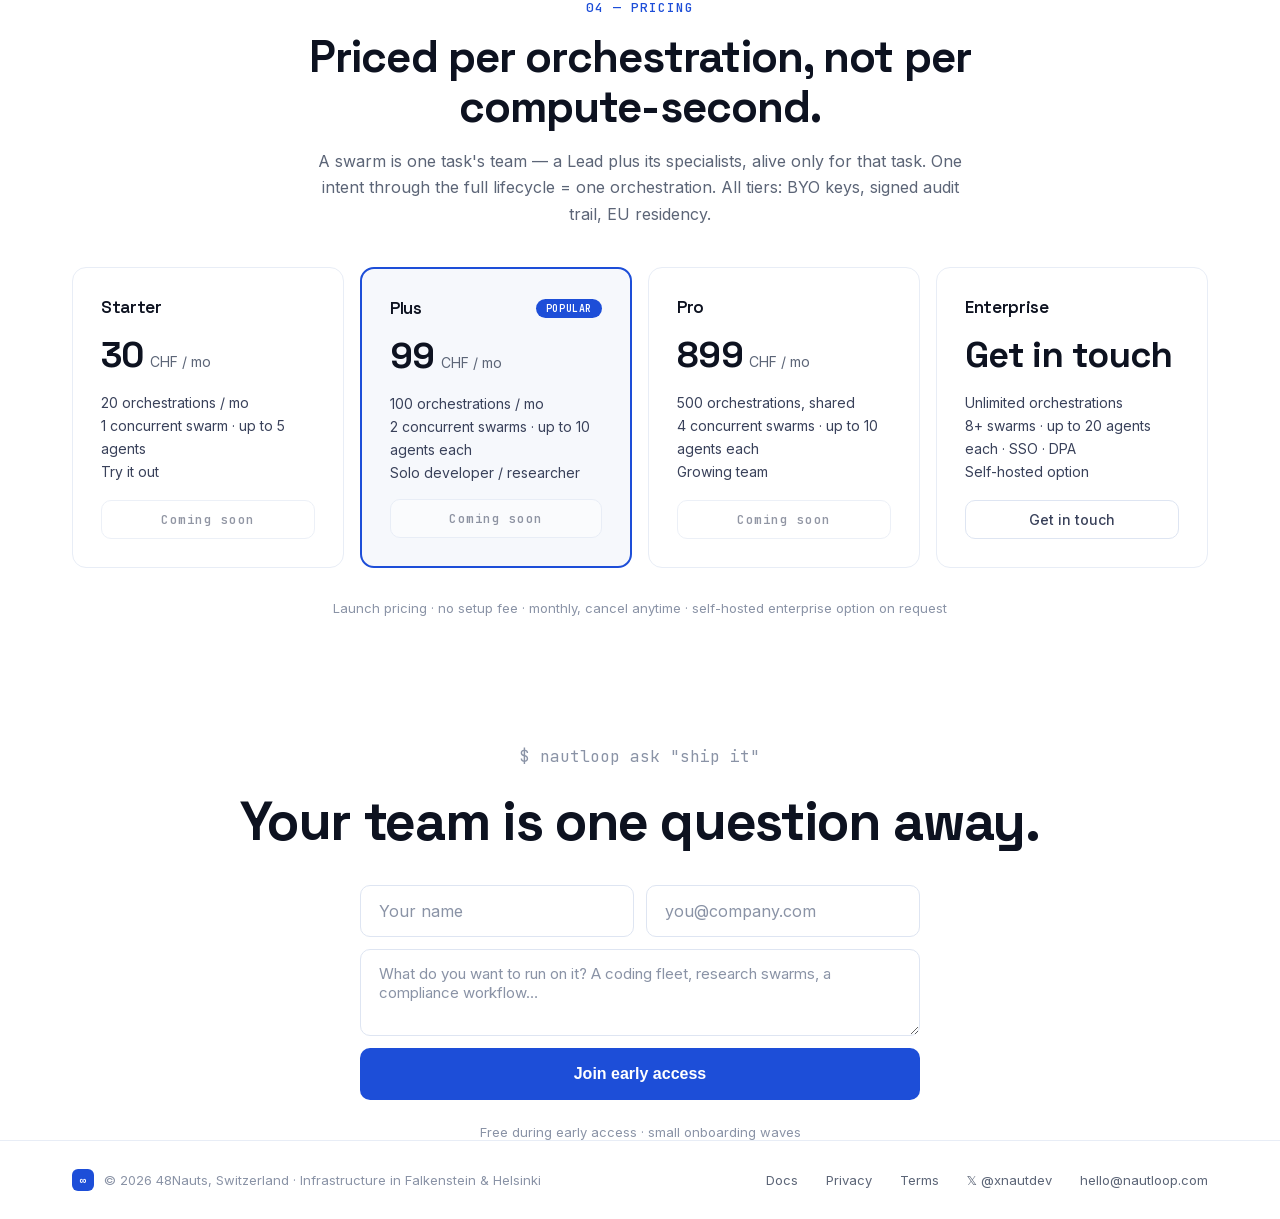
==== commit d6de147e: "fix: drop email fallback from early-access form (typo domain, and no join@ shown at all) Co-Authored" ====
--- a/index.html
+++ b/index.html
@@ -215,7 +215,7 @@
     <button type="submit" class="btn btn-primary">Join early access</button>
     <p class="mono fine" id="ea-status" hidden></p>
   </form>
-  <p class="fine">Free during early access · small onboarding waves · or write us at <a href="mailto:join@nautlense.com" style="color:var(--accent-text)">join@nautlense.com</a></p>
+  <p class="fine">Free during early access · small onboarding waves</p>
 </section>
 
 <footer class="footer">
@@ -232,7 +232,7 @@
   </div>
 </footer>
 
-<script src="js/main.js?v=4" defer></script>
+<script src="js/main.js?v=5" defer></script>
 <script type="application/ld+json">
 {
   "@context": "https://schema.org",
